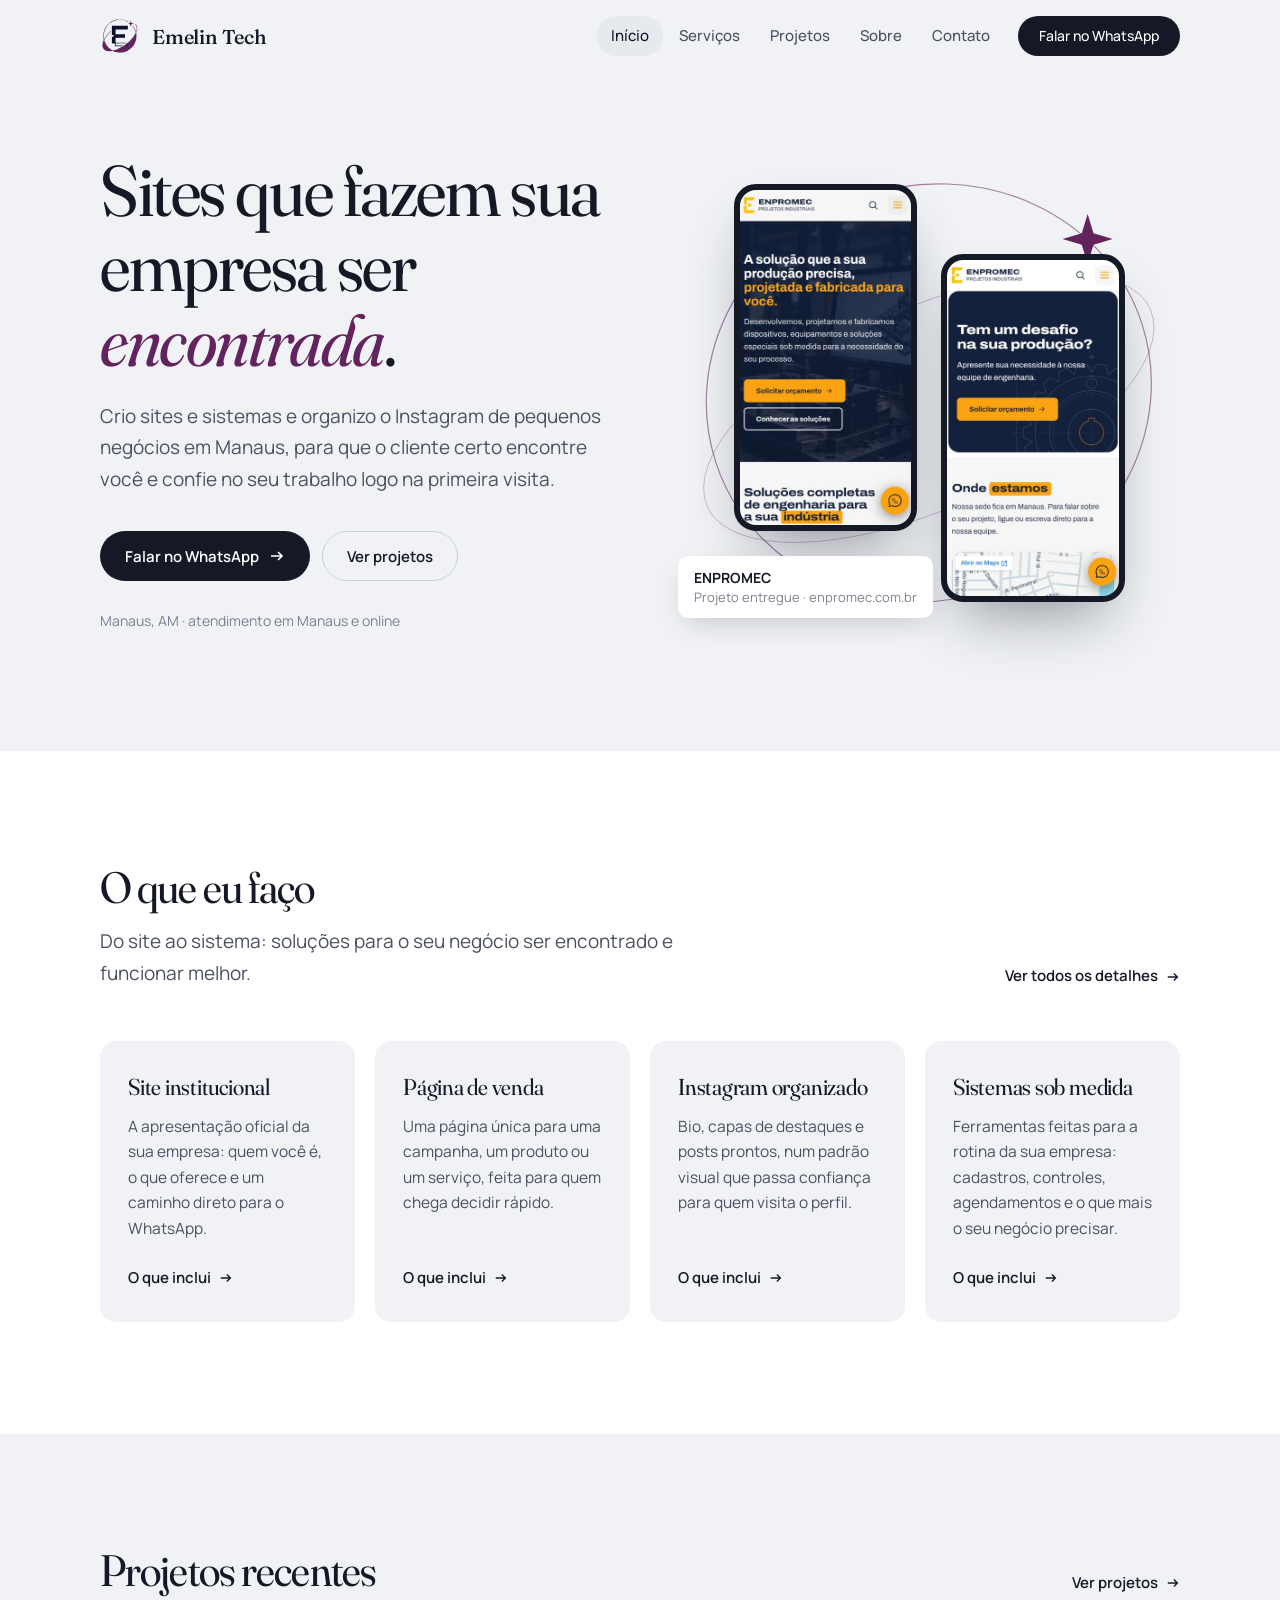
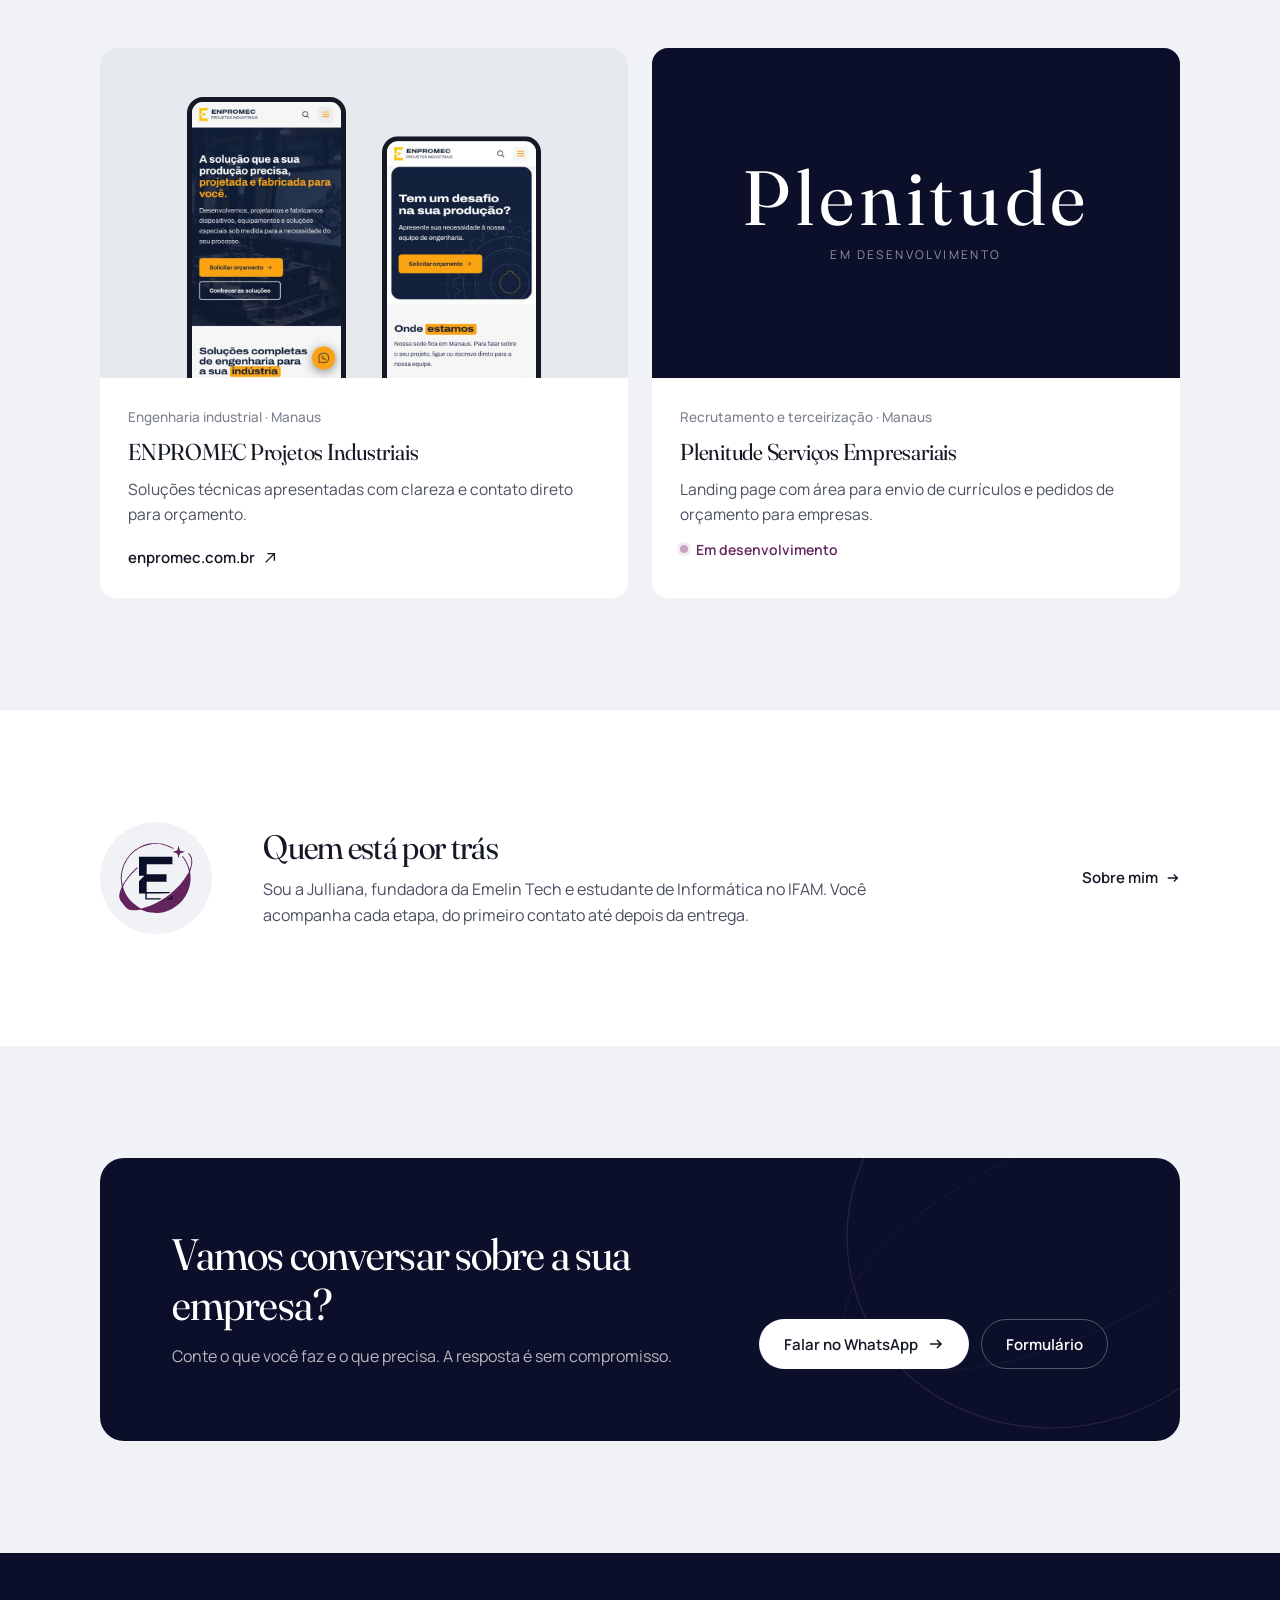
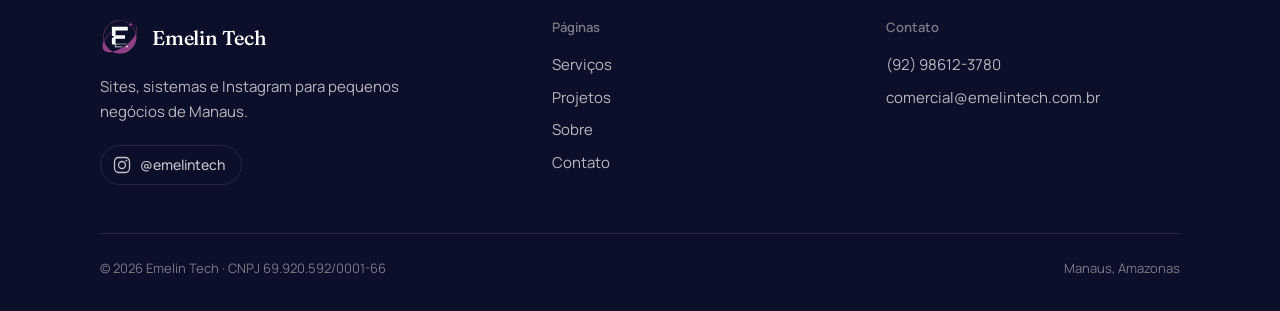
==== index.html @ bb973bfe "Rodape: tira o @emelintech repetido da coluna Contato (fica a pilula com o icone) Co-Authored-By: Cl" ====
<!DOCTYPE html>
<html lang="pt-BR">
<head>
<meta charset="utf-8">
<meta name="viewport" content="width=device-width, initial-scale=1">
<title>Emelin Tech | Sites, sistemas e Instagram para negócios em Manaus</title>
<meta name="description" content="Sites profissionais, sistemas sob medida e Instagram organizado para pequenos negócios de Manaus, com atendimento próximo do início ao fim.">
<meta name="theme-color" content="#f0f2f5">
<meta property="og:title" content="Emelin Tech | Sites, sistemas e Instagram para negócios em Manaus">
<meta property="og:description" content="Sites profissionais, sistemas sob medida e Instagram organizado para pequenos negócios de Manaus, com atendimento próximo do início ao fim.">
<meta property="og:image" content="https://www.emelintech.com.br/img/og-imagem.png">
<meta property="og:locale" content="pt_BR">
<link rel="icon" type="image/svg+xml" href="img/icone.svg">
<link rel="apple-touch-icon" href="img/icone-512.png">
<link rel="preconnect" href="https://fonts.googleapis.com">
<link rel="preconnect" href="https://fonts.gstatic.com" crossorigin>
<link rel="stylesheet" href="https://fonts.googleapis.com/css2?family=Fraunces:ital,opsz,wght,SOFT@0,9..144,300..600,0..100;1,9..144,300..600,0..100&family=Manrope:wght@400;500;600;700&display=swap">
<link rel="stylesheet" href="assets/style.css">
</head>
<body>
<header class="site-header">
  <div class="wrap">
    <a class="brand" href="index.html" aria-label="Emelin Tech, página inicial">
      <img src="img/icone.svg" alt="" width="40" height="40">
      <strong>Emelin Tech</strong>
    </a>
    <button class="menu-toggle" aria-label="Abrir menu" aria-expanded="false" aria-controls="nav">
      <svg viewBox="0 0 24 24" fill="none" aria-hidden="true"><path d="M3 8h18M3 16h18" stroke="currentColor" stroke-width="1.6"/></svg>
    </button>
    <nav class="nav" id="nav">
      <a href="index.html">Início</a>
      <a href="servicos.html">Serviços</a>
      <a href="projetos.html">Projetos</a>
      <a href="sobre.html">Sobre</a>
      <a href="contato.html">Contato</a>
      <a class="btn" href="https://wa.me/5592986123780" target="_blank" rel="noopener">Falar no WhatsApp</a>
    </nav>
  </div>
</header>
<main>
<section class="hero">
  <div class="wrap">
    <div>
      <h1>Sites que fazem sua empresa ser <em>encontrada</em>.</h1>
      <p class="lead">Crio sites e sistemas e organizo o Instagram de pequenos negócios em Manaus, para que o cliente certo encontre você e confie no seu trabalho logo na primeira visita.</p>
      <div class="actions">
        <a class="btn btn-primary" href="https://wa.me/5592986123780" target="_blank" rel="noopener">Falar no WhatsApp <svg viewBox="0 0 16 16" fill="none" aria-hidden="true"><path d="M2 8h11M9 4l4 4-4 4" stroke="currentColor" stroke-width="1.6"/></svg></a>
        <a class="btn btn-ghost" href="projetos.html">Ver projetos</a>
      </div>
      <p class="place">Manaus, AM · atendimento em Manaus e online</p>
    </div>
    <div class="showcase" aria-label="Site da ENPROMEC no celular">
      <svg class="orbit" viewBox="0 0 600 600" fill="none" aria-hidden="true">
  <ellipse cx="300" cy="300" rx="268" ry="248" transform="rotate(-18 300 300)" stroke="currentColor" stroke-width="1.4" opacity=".55"/>
  <ellipse cx="300" cy="318" rx="290" ry="120" transform="rotate(-24 300 318)" stroke="currentColor" stroke-width="1" opacity=".3"/>
  <path class="star" d="M490 86 L497 109 L520 116 L497 123 L490 146 L483 123 L460 116 L483 109 Z" fill="currentColor"/>
</svg>
      <div class="phones">
        <div class="phone"><img src="img/enpromec-1.jpg" alt="Página inicial do site da ENPROMEC no celular"></div>
        <div class="phone"><img src="img/enpromec-2.jpg" alt="Seção de orçamento do site da ENPROMEC no celular"></div>
      </div>
      <a class="caption" href="https://enpromec.com.br" target="_blank" rel="noopener"><strong>ENPROMEC</strong><span>Projeto entregue · enpromec.com.br</span></a>
    </div>
  </div>
</section>

<section class="section bg-white">
  <div class="wrap">
    <div class="head reveal">
      <div>
        <h2>O que eu faço</h2>
        <p class="lead">Do site ao sistema: soluções para o seu negócio ser encontrado e funcionar melhor.</p>
      </div>
      <a class="link" href="servicos.html">Ver todos os detalhes <svg viewBox="0 0 16 16" fill="none" aria-hidden="true"><path d="M2 8h11M9 4l4 4-4 4" stroke="currentColor" stroke-width="1.6"/></svg></a>
    </div>
    <div class="cards reveal">
      <article class="card">
        <h3>Site institucional</h3>
        <p>A apresentação oficial da sua empresa: quem você é, o que oferece e um caminho direto para o WhatsApp.</p>
        <a class="link" href="servicos.html#site">O que inclui <svg viewBox="0 0 16 16" fill="none" aria-hidden="true"><path d="M2 8h11M9 4l4 4-4 4" stroke="currentColor" stroke-width="1.6"/></svg></a>
      </article>
      <article class="card">
        <h3>Página de venda</h3>
        <p>Uma página única para uma campanha, um produto ou um serviço, feita para quem chega decidir rápido.</p>
        <a class="link" href="servicos.html#pagina">O que inclui <svg viewBox="0 0 16 16" fill="none" aria-hidden="true"><path d="M2 8h11M9 4l4 4-4 4" stroke="currentColor" stroke-width="1.6"/></svg></a>
      </article>
      <article class="card">
        <h3>Instagram organizado</h3>
        <p>Bio, capas de destaques e posts prontos, num padrão visual que passa confiança para quem visita o perfil.</p>
        <a class="link" href="servicos.html#instagram">O que inclui <svg viewBox="0 0 16 16" fill="none" aria-hidden="true"><path d="M2 8h11M9 4l4 4-4 4" stroke="currentColor" stroke-width="1.6"/></svg></a>
      </article>
      <article class="card">
        <h3>Sistemas sob medida</h3>
        <p>Ferramentas feitas para a rotina da sua empresa: cadastros, controles, agendamentos e o que mais o seu negócio precisar.</p>
        <a class="link" href="servicos.html#sistemas">O que inclui <svg viewBox="0 0 16 16" fill="none" aria-hidden="true"><path d="M2 8h11M9 4l4 4-4 4" stroke="currentColor" stroke-width="1.6"/></svg></a>
      </article>
    </div>
  </div>
</section>

<section class="section">
  <div class="wrap">
    <div class="head reveal">
      <div>
        <h2>Projetos recentes</h2>
      </div>
      <a class="link" href="projetos.html">Ver projetos <svg viewBox="0 0 16 16" fill="none" aria-hidden="true"><path d="M2 8h11M9 4l4 4-4 4" stroke="currentColor" stroke-width="1.6"/></svg></a>
    </div>
    <div class="projects reveal">
      <article class="project">
        <div class="project-media">
          <img src="img/enpromec-1.jpg" alt="" loading="lazy">
          <img src="img/enpromec-2.jpg" alt="" loading="lazy">
        </div>
        <div class="project-body">
          <span class="kind">Engenharia industrial · Manaus</span>
          <h3>ENPROMEC Projetos Industriais</h3>
          <p>Soluções técnicas apresentadas com clareza e contato direto para orçamento.</p>
          <a class="link" href="https://enpromec.com.br" target="_blank" rel="noopener">enpromec.com.br <svg viewBox="0 0 16 16" fill="none" aria-hidden="true"><path d="M5 3h8v8M13 3 3 13" stroke="currentColor" stroke-width="1.6"/></svg></a>
        </div>
      </article>
      <article class="project">
        <div class="project-media wordmark">
          <strong>Plenitude</strong>
          <small>Em desenvolvimento</small>
        </div>
        <div class="project-body">
          <span class="kind">Recrutamento e terceirização · Manaus</span>
          <h3>Plenitude Serviços Empresariais</h3>
          <p>Landing page com área para envio de currículos e pedidos de orçamento para empresas.</p>
          <span class="status"><span class="dot" aria-hidden="true"></span>Em desenvolvimento</span>
        </div>
      </article>
    </div>
  </div>
</section>

<section class="section bg-white">
  <div class="wrap about-strip reveal">
    <img class="monogram" src="img/icone.svg" alt="" width="112" height="112">
    <div>
      <h2>Quem está por trás</h2>
      <p>Sou a Julliana, fundadora da Emelin Tech e estudante de Informática no IFAM. Você acompanha cada etapa, do primeiro contato até depois da entrega.</p>
    </div>
    <a class="link" href="sobre.html">Sobre mim <svg viewBox="0 0 16 16" fill="none" aria-hidden="true"><path d="M2 8h11M9 4l4 4-4 4" stroke="currentColor" stroke-width="1.6"/></svg></a>
  </div>
</section>

<section class="cta-wrap">
  <div class="wrap">
    <div class="cta-box reveal">
      <svg class="orbit" viewBox="0 0 600 600" fill="none" aria-hidden="true">
  <ellipse cx="300" cy="300" rx="268" ry="248" transform="rotate(-18 300 300)" stroke="currentColor" stroke-width="1.4" opacity=".55"/>
  <ellipse cx="300" cy="318" rx="290" ry="120" transform="rotate(-24 300 318)" stroke="currentColor" stroke-width="1" opacity=".3"/>
  <path class="star" d="M490 86 L497 109 L520 116 L497 123 L490 146 L483 123 L460 116 L483 109 Z" fill="currentColor"/>
</svg>
      <div>
        <h2>Vamos conversar sobre a sua empresa?</h2>
        <p>Conte o que você faz e o que precisa. A resposta é sem compromisso.</p>
      </div>
      <div class="actions">
        <a class="btn btn-light" href="https://wa.me/5592986123780" target="_blank" rel="noopener">Falar no WhatsApp <svg viewBox="0 0 16 16" fill="none" aria-hidden="true"><path d="M2 8h11M9 4l4 4-4 4" stroke="currentColor" stroke-width="1.6"/></svg></a>
        <a class="btn btn-ghost" href="contato.html">Formulário</a>
      </div>
    </div>
  </div>
</section>

</main>
<footer class="site-footer">
  <div class="wrap">
    <div class="top">
      <div>
        <a class="brand" href="index.html"><img src="img/icone-escuro.svg" alt="" width="40" height="40"><strong>Emelin Tech</strong></a>
        <p class="tagline">Sites, sistemas e Instagram para pequenos negócios de Manaus.</p>
        <!-- Redes sociais (ícones). Cada link abre em nova aba. -->
        <div class="social">
          <a class="social__perfil" href="https://instagram.com/emelintech" target="_blank" rel="noopener" aria-label="Instagram da Emelin Tech (@emelintech)"><svg viewBox="0 0 24 24" fill="none" aria-hidden="true"><rect x="3" y="3" width="18" height="18" rx="5" stroke="currentColor" stroke-width="1.6"/><circle cx="12" cy="12" r="4.2" stroke="currentColor" stroke-width="1.6"/><circle cx="17.3" cy="6.7" r="1.1" fill="currentColor"/></svg><span>@emelintech</span></a>
          <!-- LinkedIn: quando a página existir, troque SEU-ENDERECO pelo endereço e apague as marcas de comentário do começo e do fim desta linha. <a href="https://www.linkedin.com/company/SEU-ENDERECO" target="_blank" rel="noopener" aria-label="LinkedIn da Emelin Tech"><svg viewBox="0 0 24 24" fill="none" aria-hidden="true"><rect x="3" y="3" width="18" height="18" rx="3" stroke="currentColor" stroke-width="1.6"/><path d="M8 10.5V17M8 7.2v.1M11.5 17v-6.5M11.5 13.2c0-1.6 1-2.7 2.5-2.7s2.5 1 2.5 2.7V17" stroke="currentColor" stroke-width="1.6" stroke-linecap="round"/></svg></a> -->
        </div>
      </div>
      <div>
        <h4>Páginas</h4>
        <ul>
          <li><a href="servicos.html">Serviços</a></li>
          <li><a href="projetos.html">Projetos</a></li>
          <li><a href="sobre.html">Sobre</a></li>
          <li><a href="contato.html">Contato</a></li>
        </ul>
      </div>
      <div>
        <h4>Contato</h4>
        <ul>
          <li><a href="https://wa.me/5592986123780" target="_blank" rel="noopener">(92) 98612-3780</a></li>
          <li><a href="mailto:comercial@emelintech.com.br">comercial@emelintech.com.br</a></li>
        </ul>
      </div>
    </div>
    <div class="bottom">
      <span>© 2026 Emelin Tech · CNPJ 69.920.592/0001-66</span>
      <span>Manaus, Amazonas</span>
    </div>
  </div>
</footer>
<script src="assets/site.js"></script>
</body>
</html>
---- assets/style.css ----
/* Emelin Tech
   Paleta tirada da logo: off-white frio, azul-noite, ameixa. */

:root {
  --paper: #f0f2f5;
  --paper-2: #e6e9ee;
  --white: #ffffff;
  --ink: #151926;
  --ink-2: #4b5060;
  --ink-3: #7c8190;
  --line: #dadee5;
  --line-2: #c9ced8;
  --plum: #63245D;   /* ameixa do logo novo (2026-11-04; antes #4f1a4b) */
  --plum-soft: #c9a3c4;
  --plum-tint: #f4ecf3;
  --night: #0B0F29;  /* azul-noite do logo novo (2026-11-04; antes #121624) */
  --night-line: rgba(255, 255, 255, 0.1);

  --serif: "Fraunces", Georgia, "Times New Roman", serif;
  --sans: "Manrope", system-ui, -apple-system, "Segoe UI", sans-serif;

  --wrap: 1160px;
  --gutter: clamp(20px, 5vw, 40px);
  --r: 10px;
  --r-lg: 16px;
}

*, *::before, *::after { box-sizing: border-box; }
html { -webkit-text-size-adjust: 100%; scroll-behavior: smooth; }
body {
  margin: 0;
  background: var(--paper);
  color: var(--ink);
  font-family: var(--sans);
  font-size: 16px;
  line-height: 1.65;
  -webkit-font-smoothing: antialiased;
  overflow-x: hidden;
}
img { max-width: 100%; display: block; }
a { color: inherit; }
::selection { background: var(--plum); color: #fff; }
:focus-visible { outline: 2px solid var(--plum); outline-offset: 3px; }

.wrap { width: 100%; max-width: var(--wrap); margin: 0 auto; padding: 0 var(--gutter); }

/* ---------- Tipografia ---------- */
h1, h2, h3 {
  font-family: var(--serif); font-weight: 400; letter-spacing: -0.02em; margin: 0;
  font-variation-settings: "opsz" 144, "SOFT" 30;
}
h1 { font-size: clamp(40px, 5.6vw, 72px); line-height: 1.04; }
h2 { font-size: clamp(30px, 3.6vw, 44px); line-height: 1.12; }
h3 { font-size: 23px; line-height: 1.25; letter-spacing: -0.01em; }
h1 em { font-style: italic; color: var(--plum); }
p { margin: 0; }
.lead { font-size: clamp(17px, 1.5vw, 19px); color: var(--ink-2); max-width: 36em; }
.muted { color: var(--ink-2); }

/* ---------- Botões ---------- */
.btn {
  display: inline-flex; align-items: center; justify-content: center; gap: 10px;
  font: 600 15px/1 var(--sans); text-decoration: none;
  padding: 16px 24px; border-radius: 999px; border: 1px solid transparent;
  transition: background-color .2s, color .2s, border-color .2s;
  cursor: pointer;
}
.btn svg { width: 16px; height: 16px; flex: none; }
.btn-primary { background: var(--ink); color: #fff; }
.btn-primary:hover { background: var(--plum); }
.btn-ghost { border-color: var(--line-2); color: var(--ink); background: transparent; }
.btn-ghost:hover { border-color: var(--ink); }
.btn-light { background: #fff; color: var(--ink); }
.btn-light:hover { background: var(--plum-tint); }

.link {
  display: inline-flex; align-items: center; gap: 8px;
  font-weight: 600; font-size: 15px; text-decoration: none; color: var(--ink);
}
.link svg { width: 14px; height: 14px; transition: transform .2s; }
.link:hover { color: var(--plum); }
.link:hover svg { transform: translateX(3px); }

/* ---------- Header ---------- */
.site-header {
  position: sticky; top: 0; z-index: 50;
  background: rgba(240, 242, 245, 0.9);
  backdrop-filter: saturate(140%) blur(12px);
  -webkit-backdrop-filter: saturate(140%) blur(12px);
  border-bottom: 1px solid transparent;
  transition: border-color .2s;
}
.site-header.scrolled { border-color: var(--line); }
.site-header .wrap { display: flex; align-items: center; justify-content: space-between; height: 72px; gap: 24px; }
.brand { display: flex; align-items: center; gap: 12px; text-decoration: none; }
/* Ícone do logo novo (SVG, sem fundo): não precisa mais do recorte redondo. */
.brand img { width: 40px; height: 40px; }
.brand strong { font-family: var(--serif); font-weight: 500; font-size: 20px; letter-spacing: -0.01em; }

.nav { display: flex; align-items: center; gap: 2px; }
.nav a { text-decoration: none; font-size: 15px; font-weight: 500; color: var(--ink-2); padding: 8px 14px; border-radius: 999px; transition: color .2s, background-color .2s; }
.nav a:hover { color: var(--ink); }
.nav a[aria-current="page"] { color: var(--ink); background: var(--paper-2); }
.nav .btn { margin-left: 12px; padding: 12px 20px; font-size: 14px; color: #fff; background: var(--ink); }
.nav .btn:hover { background: var(--plum); color: #fff; }

.menu-toggle { display: none; background: none; border: 0; padding: 10px; margin-right: -10px; cursor: pointer; color: var(--ink); }
.menu-toggle svg { width: 26px; height: 26px; }

@media (max-width: 880px) {
  .menu-toggle { display: block; }
  .nav {
    position: fixed; inset: 72px 0 auto 0; flex-direction: column; align-items: stretch; gap: 0;
    background: var(--paper); border-bottom: 1px solid var(--line);
    padding: 8px var(--gutter) 24px;
    transform: translateY(-8px); opacity: 0; visibility: hidden;
    transition: opacity .2s, transform .2s, visibility .2s;
  }
  .nav.open { transform: none; opacity: 1; visibility: visible; }
  .nav a { padding: 16px 4px; font-size: 18px; border-bottom: 1px solid var(--line); border-radius: 0; }
  .nav a[aria-current="page"] { background: none; color: var(--plum); }
  .nav .btn { margin: 20px 0 0; padding: 16px; font-size: 16px; border-bottom: 0; border-radius: 999px; }
}

/* ---------- Seções ---------- */
.section { padding: clamp(72px, 9vw, 112px) 0; }
.section.tight { padding-top: 0; }
.bg-white { background: var(--white); }
.head { display: flex; justify-content: space-between; align-items: end; gap: 20px 48px; flex-wrap: wrap; margin-bottom: clamp(32px, 5vw, 52px); }
.head > div { max-width: 640px; display: grid; gap: 14px; }

/* ---------- Hero (início) ---------- */
.hero { padding: clamp(32px, 5vw, 64px) 0 clamp(64px, 8vw, 104px); }
.hero .wrap { display: grid; grid-template-columns: 1fr 1fr; gap: clamp(40px, 6vw, 80px); align-items: center; }
.hero h1 { margin-bottom: 24px; }
.hero .actions { display: flex; flex-wrap: wrap; gap: 12px; margin-top: 36px; }
.hero .place { margin-top: 28px; font-size: 14px; color: var(--ink-3); }

.showcase { position: relative; aspect-ratio: 1 / 1.02; display: flex; align-items: center; justify-content: center; }
.showcase .orbit { position: absolute; inset: 0; width: 100%; height: 100%; color: var(--plum); }
.showcase .orbit .star { transform-origin: center; transform-box: fill-box; animation: twinkle 4s ease-in-out infinite; }
@keyframes twinkle { 0%,100% { opacity: 1; transform: scale(1); } 50% { opacity: .5; transform: scale(.8); } }
.phones { position: relative; display: flex; gap: 6%; width: 78%; align-items: flex-start; }
.phone {
  flex: 1; border-radius: 22px; overflow: hidden; background: var(--ink);
  border: 6px solid var(--ink); box-shadow: 0 30px 60px -20px rgba(21, 25, 38, .45);
  aspect-ratio: 9 / 17;
}
.phone img { width: 100%; height: 100%; object-fit: cover; object-position: top; }
.phone:last-child { margin-top: 18%; }
.showcase .caption {
  position: absolute; left: 0; bottom: 6%; background: var(--white); border-radius: var(--r);
  padding: 12px 16px; font-size: 13px; line-height: 1.4; box-shadow: 0 10px 30px -10px rgba(21,25,38,.25);
  text-decoration: none;
}
.showcase .caption strong { display: block; font-size: 14px; }
.showcase .caption span { color: var(--ink-3); }
@media (prefers-reduced-motion: reduce) { .showcase .orbit .star { animation: none; } html { scroll-behavior: auto; } }
@media (max-width: 900px) {
  .hero .wrap { grid-template-columns: 1fr; }
  .showcase { max-width: 420px; width: 100%; margin: 0 auto; }
}

/* ---------- Topo das páginas internas ---------- */
.page-top { padding: clamp(48px, 7vw, 88px) 0 clamp(40px, 5vw, 56px); }
.page-top h1 { font-size: clamp(38px, 5vw, 60px); margin-bottom: 18px; max-width: 14em; }

/* ---------- Cartões de serviço (início) ---------- */
/* 4 serviços (sistemas entrou em 2026-11-05): 4 colunas no computador, 2 no tablet, 1 no celular. */
.cards { display: grid; grid-template-columns: repeat(4, 1fr); gap: 20px; }
.card { background: var(--paper); border-radius: var(--r-lg); padding: 32px 28px; display: flex; flex-direction: column; gap: 12px; }
.card p { color: var(--ink-2); font-size: 15.5px; flex: 1; }
.card .link { margin-top: 12px; }
.card .mark { width: 36px; height: 36px; color: var(--plum); margin-bottom: 14px; }
@media (max-width: 1100px) { .cards { grid-template-columns: repeat(2, 1fr); } }
@media (max-width: 640px) { .cards { grid-template-columns: 1fr; } }

/* ---------- Projetos ---------- */
.projects { display: grid; grid-template-columns: 1fr 1fr; gap: 24px; }
.project { background: var(--white); border-radius: var(--r-lg); overflow: hidden; display: flex; flex-direction: column; }
.project-media {
  aspect-ratio: 16 / 10; background: var(--paper-2); display: flex; align-items: flex-end; justify-content: center;
  gap: 7%; padding-top: 7%; overflow: hidden;
}
.project-media img { width: 30%; border-radius: 16px 16px 0 0; border: 5px solid var(--ink); border-bottom: 0; }
.project-media img + img { transform: translateY(14%); }
.project-media.wordmark { align-items: center; padding: 0; flex-direction: column; gap: 8px; background: var(--night); color: #fff; }
.project-media.wordmark strong { font-family: var(--serif); font-weight: 400; font-size: clamp(52px, 6vw, 84px); letter-spacing: .06em; line-height: 1; }
.project-media.wordmark small { font-size: 12px; letter-spacing: .2em; text-transform: uppercase; color: rgba(255,255,255,.55); }
.project-body { padding: 28px; display: grid; gap: 10px; }
.kind { font-size: 13.5px; color: var(--ink-3); font-weight: 500; }
.project-body p { color: var(--ink-2); font-size: 15.5px; }
.project-body .link { margin-top: 8px; }
@media (max-width: 860px) { .projects { grid-template-columns: 1fr; } }

/* Projetos: página dedicada */
.case { display: grid; grid-template-columns: 1.1fr 1fr; gap: clamp(28px, 5vw, 64px); align-items: center; background: var(--white); border-radius: var(--r-lg); padding: clamp(16px, 2.4vw, 24px); }
.case + .case { margin-top: 24px; }
.case .project-media { border-radius: var(--r); }
.case-body { display: grid; gap: 14px; padding: 8px 16px 8px 0; }
.case-body h2 { font-size: clamp(28px, 3vw, 36px); }
.case-body p { color: var(--ink-2); }
.case-body ul { list-style: none; padding: 0; margin: 4px 0 8px; display: grid; gap: 8px; font-size: 15px; }
.case-body li { padding-left: 20px; position: relative; }
.case-body li::before { content: ""; position: absolute; left: 0; top: .75em; width: 8px; height: 1.5px; background: var(--plum); }
@media (max-width: 860px) { .case { grid-template-columns: 1fr; } .case-body { padding: 4px 8px 12px; } }

/* ---------- Quem faz (início) ---------- */
.about-strip { display: grid; grid-template-columns: auto 1fr auto; gap: clamp(24px, 4vw, 56px); align-items: center; }
.monogram {
  /* Logo redondo da empresa (antes era a inicial "J", no lugar de uma foto). */
  width: 112px; height: 112px; border-radius: 50%; display: block;
  background: var(--paper); padding: 14px; box-sizing: border-box;
}
.about-strip h2 { font-size: clamp(26px, 2.8vw, 34px); margin-bottom: 10px; }
.about-strip p { color: var(--ink-2); max-width: 40em; }
@media (max-width: 800px) { .about-strip { grid-template-columns: 1fr; } .monogram { width: 88px; height: 88px; } }

/* ---------- Serviços (página) ---------- */
.service {
  display: grid; grid-template-columns: 1fr 1.1fr; gap: clamp(28px, 5vw, 72px);
  background: var(--white); border-radius: var(--r-lg); padding: clamp(28px, 4vw, 48px);
  scroll-margin-top: 96px;
}
.service + .service { margin-top: 20px; }
.service-intro { display: grid; gap: 14px; align-content: start; }
.service-intro h2 { font-size: clamp(28px, 3vw, 38px); }
.service-intro .for { font-size: 14.5px; color: var(--ink-2); background: var(--paper); border-radius: var(--r); padding: 12px 16px; justify-self: start; }
.includes { display: grid; align-content: start; gap: 24px; }
.includes ul { list-style: none; margin: 0; padding: 0; border-top: 1px solid var(--line); }
.includes li { padding: 14px 0 14px 30px; border-bottom: 1px solid var(--line); position: relative; font-size: 15.5px; }
.includes li::before {
  content: ""; position: absolute; left: 3px; top: 21px; width: 12px; height: 6px;
  border-left: 1.5px solid var(--plum); border-bottom: 1.5px solid var(--plum); transform: rotate(-45deg);
}
.includes .btn { justify-self: start; }
@media (max-width: 860px) { .service { grid-template-columns: 1fr; } }

.steps { display: grid; grid-template-columns: repeat(4, 1fr); gap: 20px; counter-reset: step; }
.step { border-top: 2px solid var(--ink); padding-top: 20px; }
.step::before { counter-increment: step; content: counter(step); display: block; font-size: 13px; font-weight: 700; color: var(--plum); margin-bottom: 14px; }
.step h3 { font-size: 21px; margin-bottom: 8px; }
.step p { color: var(--ink-2); font-size: 15px; }
@media (max-width: 900px) { .steps { grid-template-columns: 1fr 1fr; row-gap: 36px; } }
@media (max-width: 520px) { .steps { grid-template-columns: 1fr; } }

/* ---------- FAQ ---------- */
.faq { max-width: 820px; }
.faq details { border-bottom: 1px solid var(--line); }
.faq details:first-child { border-top: 1px solid var(--line); }
.faq summary {
  list-style: none; cursor: pointer; display: flex; justify-content: space-between; align-items: center; gap: 24px;
  padding: 22px 0; font-weight: 600; font-size: 17px;
}
.faq summary::-webkit-details-marker { display: none; }
.faq summary::after {
  content: ""; flex: none; width: 12px; height: 12px;
  background: linear-gradient(var(--ink), var(--ink)) center / 100% 1.5px no-repeat, linear-gradient(var(--ink), var(--ink)) center / 1.5px 100% no-repeat;
  transition: transform .25s;
}
.faq details[open] summary::after { transform: rotate(45deg); }
.faq details p { padding: 0 0 24px; color: var(--ink-2); max-width: 44em; }

/* ---------- Sobre ---------- */
/* Texto numa coluna só, com largura boa de leitura (o cartão escuro com o
   logo saiu em 2026-11-04, a pedido da Julliana: não ficou legal). */
.about .about-text { max-width: 780px; }
.about-text { display: grid; gap: 20px; font-size: 17px; color: var(--ink-2); }
.about-text .intro { font-family: var(--serif); font-size: clamp(22px, 2.4vw, 28px); line-height: 1.35; color: var(--ink); letter-spacing: -0.01em; }
.facts { display: grid; grid-template-columns: 1fr 1fr; gap: 12px; margin: 8px 0 0; }
.facts div { background: var(--white); border-radius: var(--r); padding: 16px 18px; }
.facts dt { font-size: 13px; color: var(--ink-3); }
.facts dd { margin: 2px 0 0; font-weight: 600; color: var(--ink); }
@media (max-width: 480px) { .facts { grid-template-columns: 1fr; } }

.values { display: grid; grid-template-columns: repeat(3, 1fr); gap: 20px; }
.values div { background: var(--paper); border-radius: var(--r-lg); padding: 28px; }
.values h3 { font-size: 21px; margin-bottom: 10px; }
.values p { color: var(--ink-2); font-size: 15.5px; }
@media (max-width: 860px) { .values { grid-template-columns: 1fr; } }

/* ---------- Chamada final ---------- */
.cta-box {
  position: relative; overflow: hidden; background: var(--night); color: #fff; border-radius: 24px;
  padding: clamp(36px, 6vw, 72px); display: grid; grid-template-columns: 1fr auto; gap: 32px; align-items: end;
}
.cta-box h2 { max-width: 15em; margin-bottom: 14px; }
.cta-box p { color: rgba(255,255,255,.7); max-width: 34em; }
.cta-box .actions { display: flex; flex-wrap: wrap; gap: 12px; }
.cta-box .btn-ghost { border-color: rgba(255,255,255,.3); color: #fff; }
.cta-box .btn-ghost:hover { border-color: #fff; }
.cta-box .orbit { position: absolute; right: -120px; top: -170px; width: 480px; color: var(--plum-soft); opacity: .28; pointer-events: none; }
.cta-box > div { position: relative; }
@media (max-width: 860px) { .cta-box { grid-template-columns: 1fr; } }

/* ---------- Contato ---------- */
.contact { display: grid; grid-template-columns: 1.55fr 1fr; gap: 24px; align-items: start; }
@media (max-width: 960px) { .contact { grid-template-columns: 1fr; } }

.form-card {
  background: var(--white); border-radius: var(--r-lg); padding: clamp(24px, 4vw, 44px);
  box-shadow: 0 1px 2px rgba(21,25,38,.04), 0 16px 40px -28px rgba(21,25,38,.3);
}
.form-card form { display: grid; gap: 36px; }
.form-step { display: grid; gap: 18px; border: 0; margin: 0; padding: 0; min-width: 0; }
.form-step legend {
  display: flex; align-items: center; gap: 12px; padding: 0; margin-bottom: 18px;
  font-family: var(--serif); font-size: 22px; letter-spacing: -0.01em;
}
.form-step legend b {
  width: 28px; height: 28px; border-radius: 50%; background: var(--ink); color: #fff; flex: none;
  display: grid; place-items: center; font: 700 13px/1 var(--sans);
}
.grid-2 { display: grid; grid-template-columns: 1fr 1fr; gap: 18px; }
@media (max-width: 620px) { .grid-2 { grid-template-columns: 1fr; } }

.field { display: grid; gap: 7px; }
.field label { font-size: 14px; font-weight: 600; color: var(--ink); }
.field label .opt { font-weight: 400; color: var(--ink-3); }
.field input, .field textarea {
  width: 100%; font: 400 16px/1.5 var(--sans); color: var(--ink);
  background: var(--paper); border: 1px solid var(--line); border-radius: var(--r);
  padding: 13px 16px; transition: border-color .2s, background-color .2s, box-shadow .2s;
}
.field textarea { resize: vertical; min-height: 130px; }
.field input::placeholder, .field textarea::placeholder { color: var(--ink-3); }
.field input:hover, .field textarea:hover { border-color: var(--line-2); }
.field input:focus, .field textarea:focus { outline: none; background: var(--white); border-color: var(--plum); box-shadow: 0 0 0 4px var(--plum-tint); }
.field input:user-invalid { border-color: #b3261e; }

.options { display: grid; grid-template-columns: 1fr 1fr; gap: 12px; }
/* Com 5 opções, a última ("Ainda não sei") ocupa a linha inteira. */
.option:last-child:nth-child(odd) { grid-column: 1 / -1; }
@media (max-width: 520px) { .options { grid-template-columns: 1fr; } }
.option { position: relative; cursor: pointer; display: block; }
.option input { position: absolute; opacity: 0; pointer-events: none; }
.option span {
  display: grid; gap: 2px; height: 100%; padding: 15px 16px 15px 48px; border: 1px solid var(--line); border-radius: var(--r);
  background: var(--white); transition: border-color .2s, background-color .2s, box-shadow .2s; position: relative;
}
.option span::before {
  content: ""; position: absolute; left: 16px; top: 18px; width: 18px; height: 18px; border-radius: 50%;
  border: 1.5px solid var(--line-2); background: var(--white); transition: all .2s;
}
.option strong { font-size: 15px; font-weight: 600; }
.option small { font-size: 13.5px; color: var(--ink-3); line-height: 1.4; }
.option:hover span { border-color: var(--line-2); }
.option input:checked + span { border-color: var(--plum); background: var(--plum-tint); box-shadow: 0 0 0 1px var(--plum); }
.option input:checked + span::before { border-color: var(--plum); background: var(--plum); box-shadow: inset 0 0 0 4px var(--white); }
.option input:focus-visible + span { outline: 2px solid var(--plum); outline-offset: 2px; }

.form-foot { display: flex; flex-wrap: wrap; align-items: center; justify-content: space-between; gap: 16px 24px; padding-top: 28px; border-top: 1px solid var(--line); }
.form-foot p { font-size: 14px; color: var(--ink-3); max-width: 24em; }
.form-foot .btn { padding: 17px 28px; }
@media (max-width: 520px) { .form-foot .btn { width: 100%; } }
.form-status { font-size: 14px; color: var(--plum); font-weight: 600; }
.form-status:empty { display: none; }

.side { display: grid; gap: 16px; }
.side-card { background: var(--night); color: #fff; border-radius: var(--r-lg); padding: 32px; display: grid; gap: 16px; }
.side-card h2 { font-size: 26px; }
.side-card p { color: rgba(255,255,255,.7); font-size: 15px; }
.side-card .btn { justify-self: start; margin-top: 4px; }
.side-list { list-style: none; margin: 0; padding: 0; background: var(--white); border-radius: var(--r-lg); }
.side-list li + li { border-top: 1px solid var(--line); }
.side-list a, .side-list div { display: flex; justify-content: space-between; align-items: center; gap: 16px; padding: 18px 24px; text-decoration: none; font-size: 15px; }
.side-list span { color: var(--ink-3); font-size: 14px; }
.side-list strong { font-weight: 600; text-align: right; overflow-wrap: anywhere; }
.side-list a:hover strong { color: var(--plum); }
.hours { background: var(--white); border-radius: var(--r-lg); padding: 22px 24px; font-size: 14.5px; color: var(--ink-2); display: grid; gap: 4px; }
.hours strong { color: var(--ink); font-weight: 600; margin-bottom: 4px; }

/* ---------- Footer ---------- */
.site-footer { background: var(--night); color: rgba(255,255,255,.7); padding: 64px 0 32px; font-size: 15px; }
.site-footer .top { display: grid; grid-template-columns: 1.4fr 1fr 1fr; gap: 40px; padding-bottom: 48px; border-bottom: 1px solid var(--night-line); }
.site-footer .brand strong { color: #fff; }
.site-footer .tagline { margin-top: 18px; max-width: 22em; }
.site-footer h4 { margin: 0 0 14px; font-size: 13px; color: rgba(255,255,255,.45); font-weight: 600; }
.site-footer ul { list-style: none; margin: 0; padding: 0; display: grid; gap: 8px; }
.site-footer a { text-decoration: none; transition: color .2s; }
.site-footer a:hover { color: #fff; }
.site-footer .bottom { display: flex; flex-wrap: wrap; justify-content: space-between; gap: 12px; padding-top: 24px; font-size: 13px; color: rgba(255,255,255,.45); }
@media (max-width: 760px) { .site-footer .top { grid-template-columns: 1fr; gap: 32px; } }

/* ---------- Revelar ao rolar ---------- */
.reveal { opacity: 0; transform: translateY(14px); transition: opacity .6s ease, transform .6s ease; }
.reveal.in { opacity: 1; transform: none; }
@media (prefers-reduced-motion: reduce) { .reveal { opacity: 1; transform: none; transition: none; } }

.cta-wrap { padding: 0 0 clamp(72px, 9vw, 112px); }
.bg-white + .cta-wrap, .page-top + .cta-wrap { padding-top: clamp(72px, 9vw, 112px); }

/* Projeto em desenvolvimento */
.status { display: inline-flex; align-items: center; gap: 8px; font-size: 14px; font-weight: 600; color: var(--plum); }
.status .dot { width: 8px; height: 8px; border-radius: 50%; background: var(--plum-soft); box-shadow: 0 0 0 3px var(--plum-tint); }

/* ---------- Redes sociais (ícones) ----------
   .social = rodapé (fundo escuro); .social--claro = página Sobre (fundo claro).
   O ícone usa "currentColor": pega a cor do texto em volta. */
.social { display: flex; align-items: center; gap: 10px; margin-top: 20px; }
.social a {
  display: grid; place-items: center; width: 40px; height: 40px; border-radius: 50%;
  border: 1px solid var(--night-line); color: rgba(255,255,255,.75); transition: color .2s, border-color .2s;
}
.social a:hover { color: #fff; border-color: rgba(255,255,255,.4); }
.social svg { width: 20px; height: 20px; }
.social--claro { margin-top: 4px; }
.social--claro span { font-size: 14px; color: var(--ink-3); margin-right: 4px; }
.social--claro a { border-color: var(--line); color: var(--ink); background: var(--white); }
.social--claro a:hover { color: var(--plum); border-color: var(--plum-soft); }

/* Instagram com o @ ao lado do ícone (pedido da Julliana, 2026-11-05):
   o link vira uma "pílula" em vez do círculo só com o ícone. */
.social a.social__perfil { width: auto; padding: 0 16px 0 11px; border-radius: 999px; display: inline-flex; align-items: center; gap: 8px; font-size: 14px; font-weight: 500; text-decoration: none; }
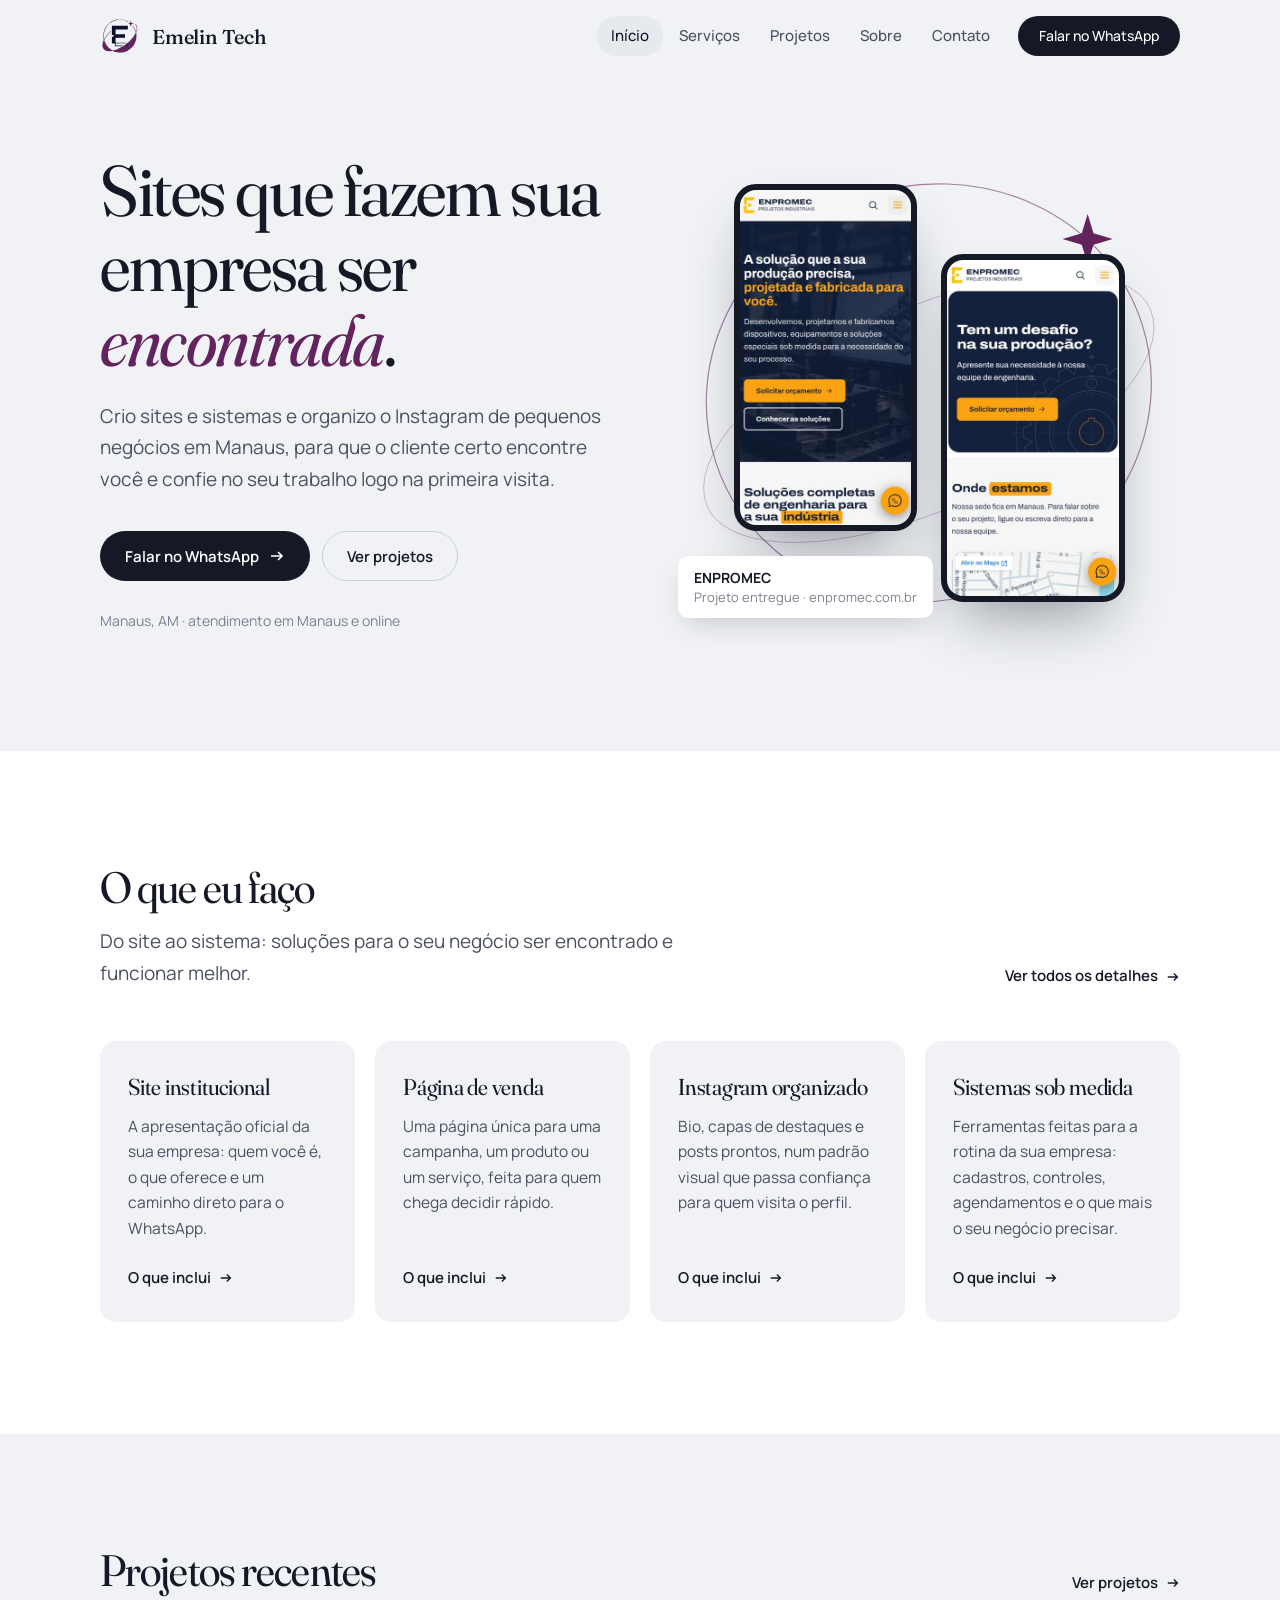
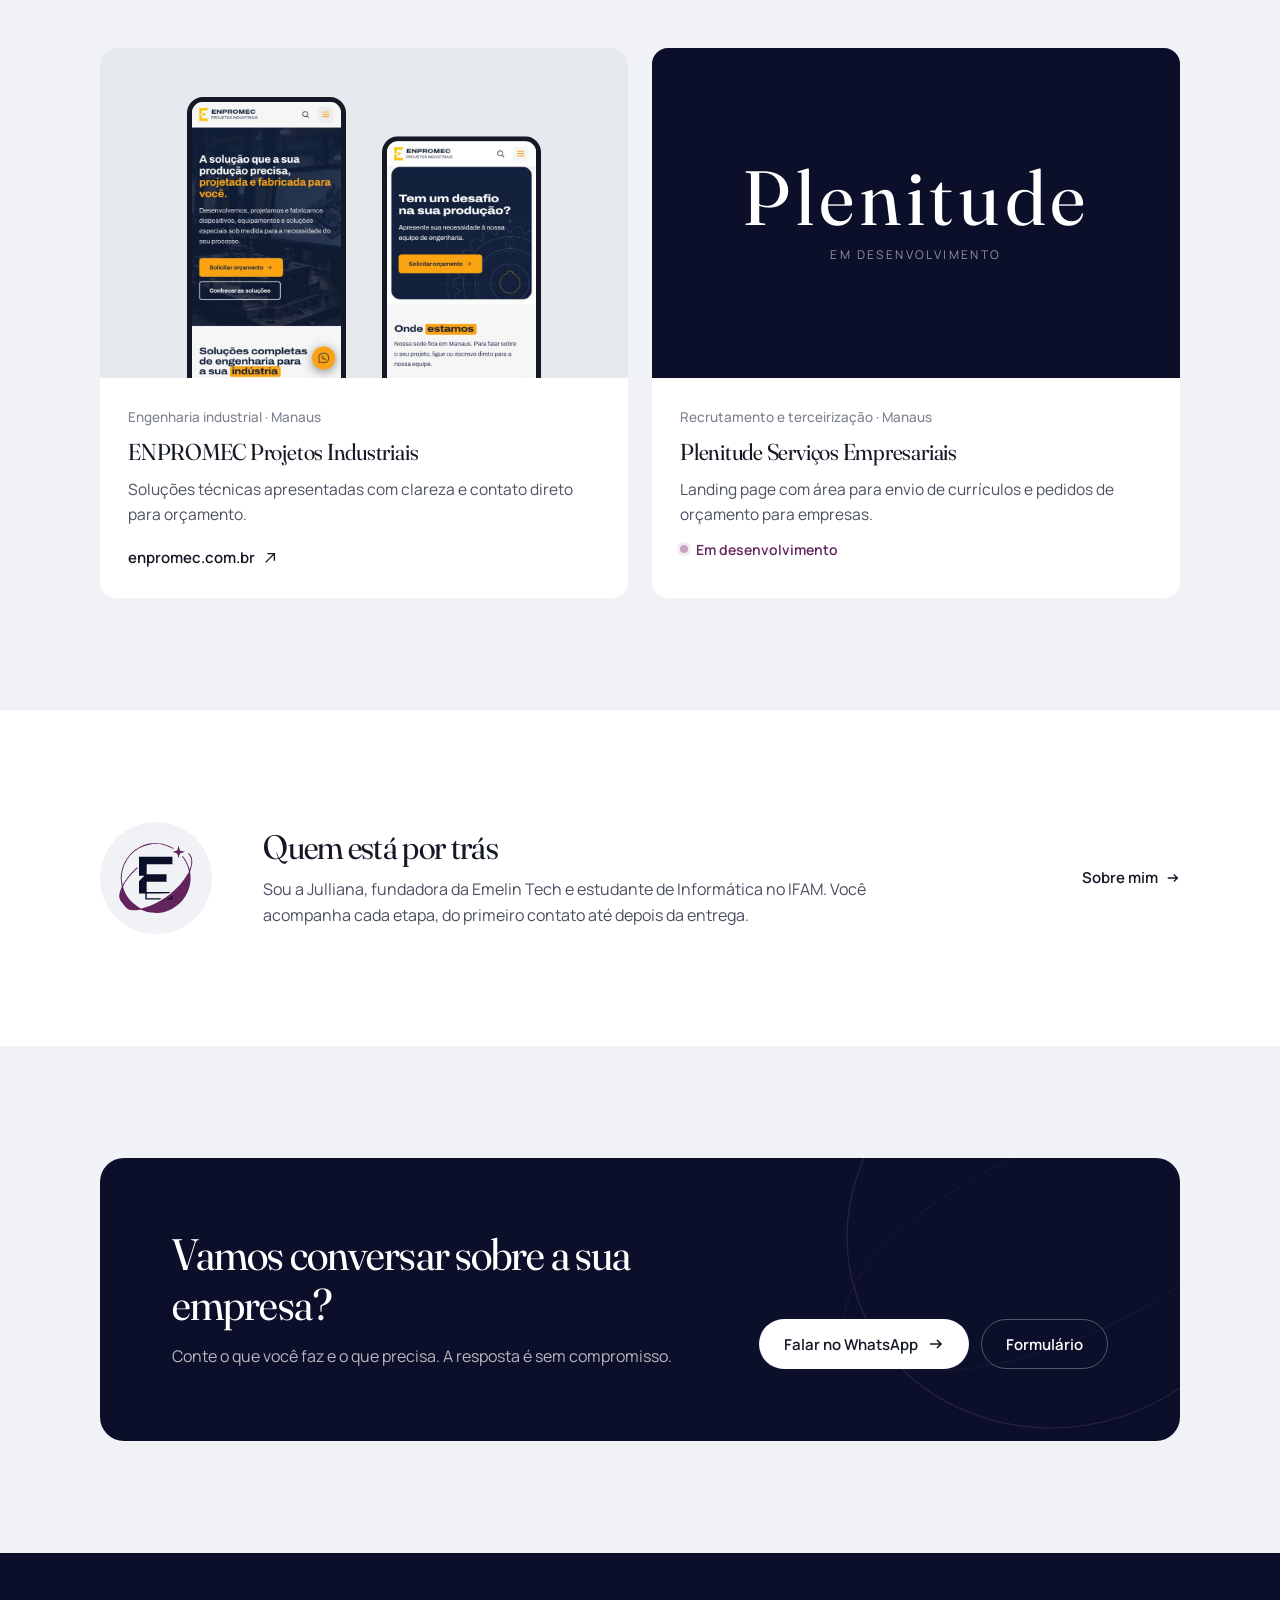
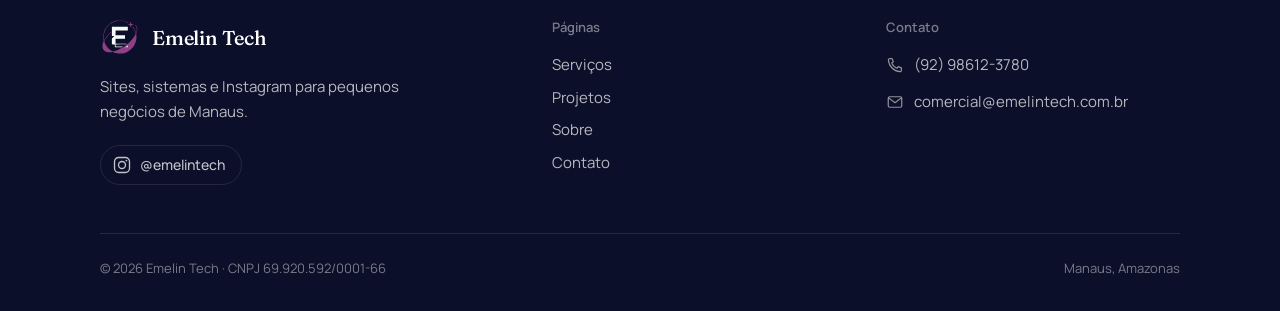
==== commit a9318eb5: "Rodape: icones de telefone e e-mail na coluna Contato Co-Authored-By: Claude Opus 5.5 <noreply@anthr" ====
--- a/index.html
+++ b/index.html
@@ -190,9 +190,9 @@
       </div>
       <div>
         <h4>Contato</h4>
-        <ul>
-          <li><a href="https://wa.me/5592986123780" target="_blank" rel="noopener">(92) 98612-3780</a></li>
-          <li><a href="mailto:comercial@emelintech.com.br">comercial@emelintech.com.br</a></li>
+        <ul class="contatos-rodape">
+          <li><a href="https://wa.me/5592986123780" target="_blank" rel="noopener"><svg viewBox="0 0 24 24" fill="none" stroke="currentColor" stroke-width="1.6" stroke-linejoin="round" aria-hidden="true"><path d="M5 3.5h3.2l1.6 4.2-2.1 1.4a11.5 11.5 0 0 0 7.2 7.2l1.4-2.1 4.2 1.6V19a1.8 1.8 0 0 1-1.9 1.8A16.6 16.6 0 0 1 3.2 5.4 1.8 1.8 0 0 1 5 3.5z"/></svg>(92) 98612-3780</a></li>
+          <li><a href="mailto:comercial@emelintech.com.br"><svg viewBox="0 0 24 24" fill="none" stroke="currentColor" stroke-width="1.6" stroke-linejoin="round" aria-hidden="true"><rect x="3" y="5" width="18" height="14" rx="2"/><path d="M3.5 6.5 12 13l8.5-6.5"/></svg>comercial@emelintech.com.br</a></li>
         </ul>
       </div>
     </div>
--- a/assets/style.css
+++ b/assets/style.css
@@ -412,3 +412,10 @@
 /* Instagram com o @ ao lado do ícone (pedido da Julliana, 2026-11-05):
    o link vira uma "pílula" em vez do círculo só com o ícone. */
 .social a.social__perfil { width: auto; padding: 0 16px 0 11px; border-radius: 999px; display: inline-flex; align-items: center; gap: 8px; font-size: 14px; font-weight: 500; text-decoration: none; }
+
+/* Rodapé, coluna Contato: ícone de telefone e de e-mail antes do texto
+   (pedido da Julliana, 2026-11-05: "tá muito seco"). Mesmo traço do ícone do Instagram. */
+.contatos-rodape { gap: 12px; }
+.contatos-rodape a { display: inline-flex; align-items: center; gap: 10px; }
+.contatos-rodape svg { width: 18px; height: 18px; flex: none; color: rgba(255,255,255,.55); transition: color .2s; }
+.contatos-rodape a:hover svg { color: #fff; }
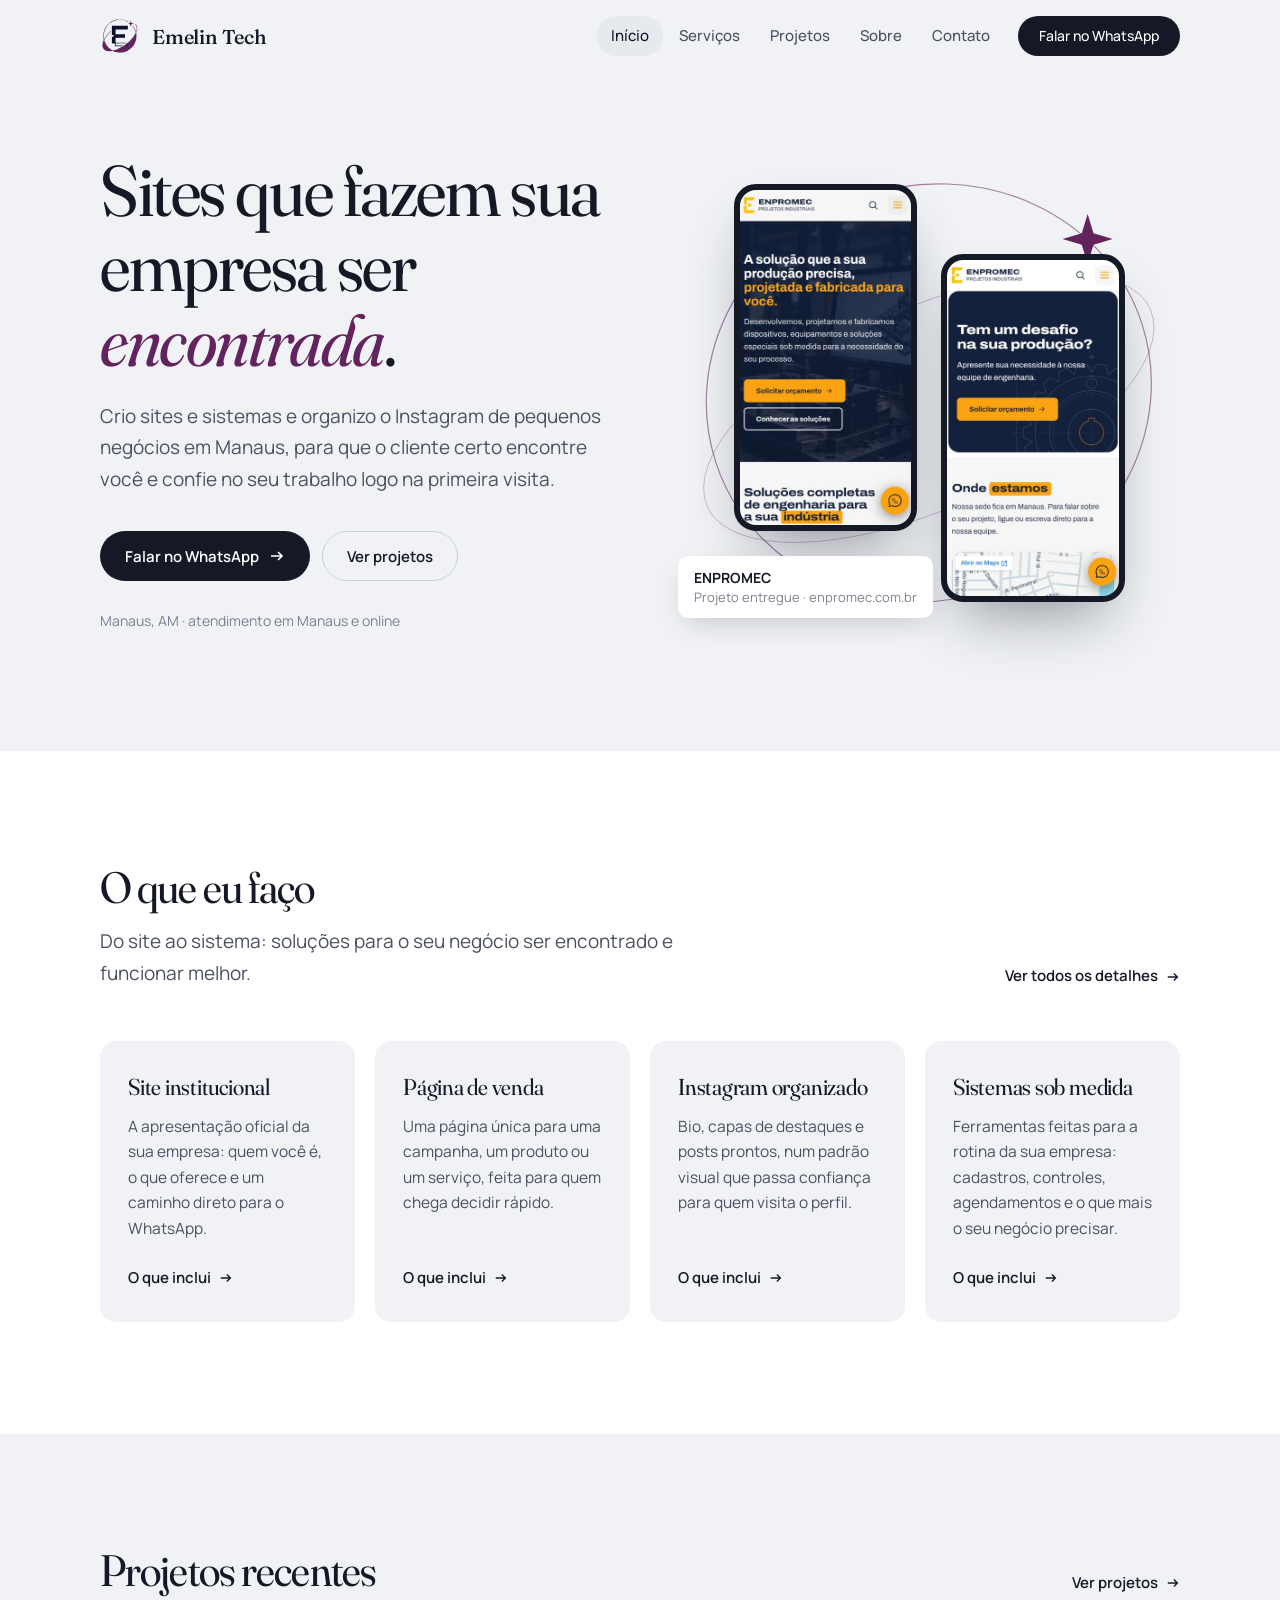
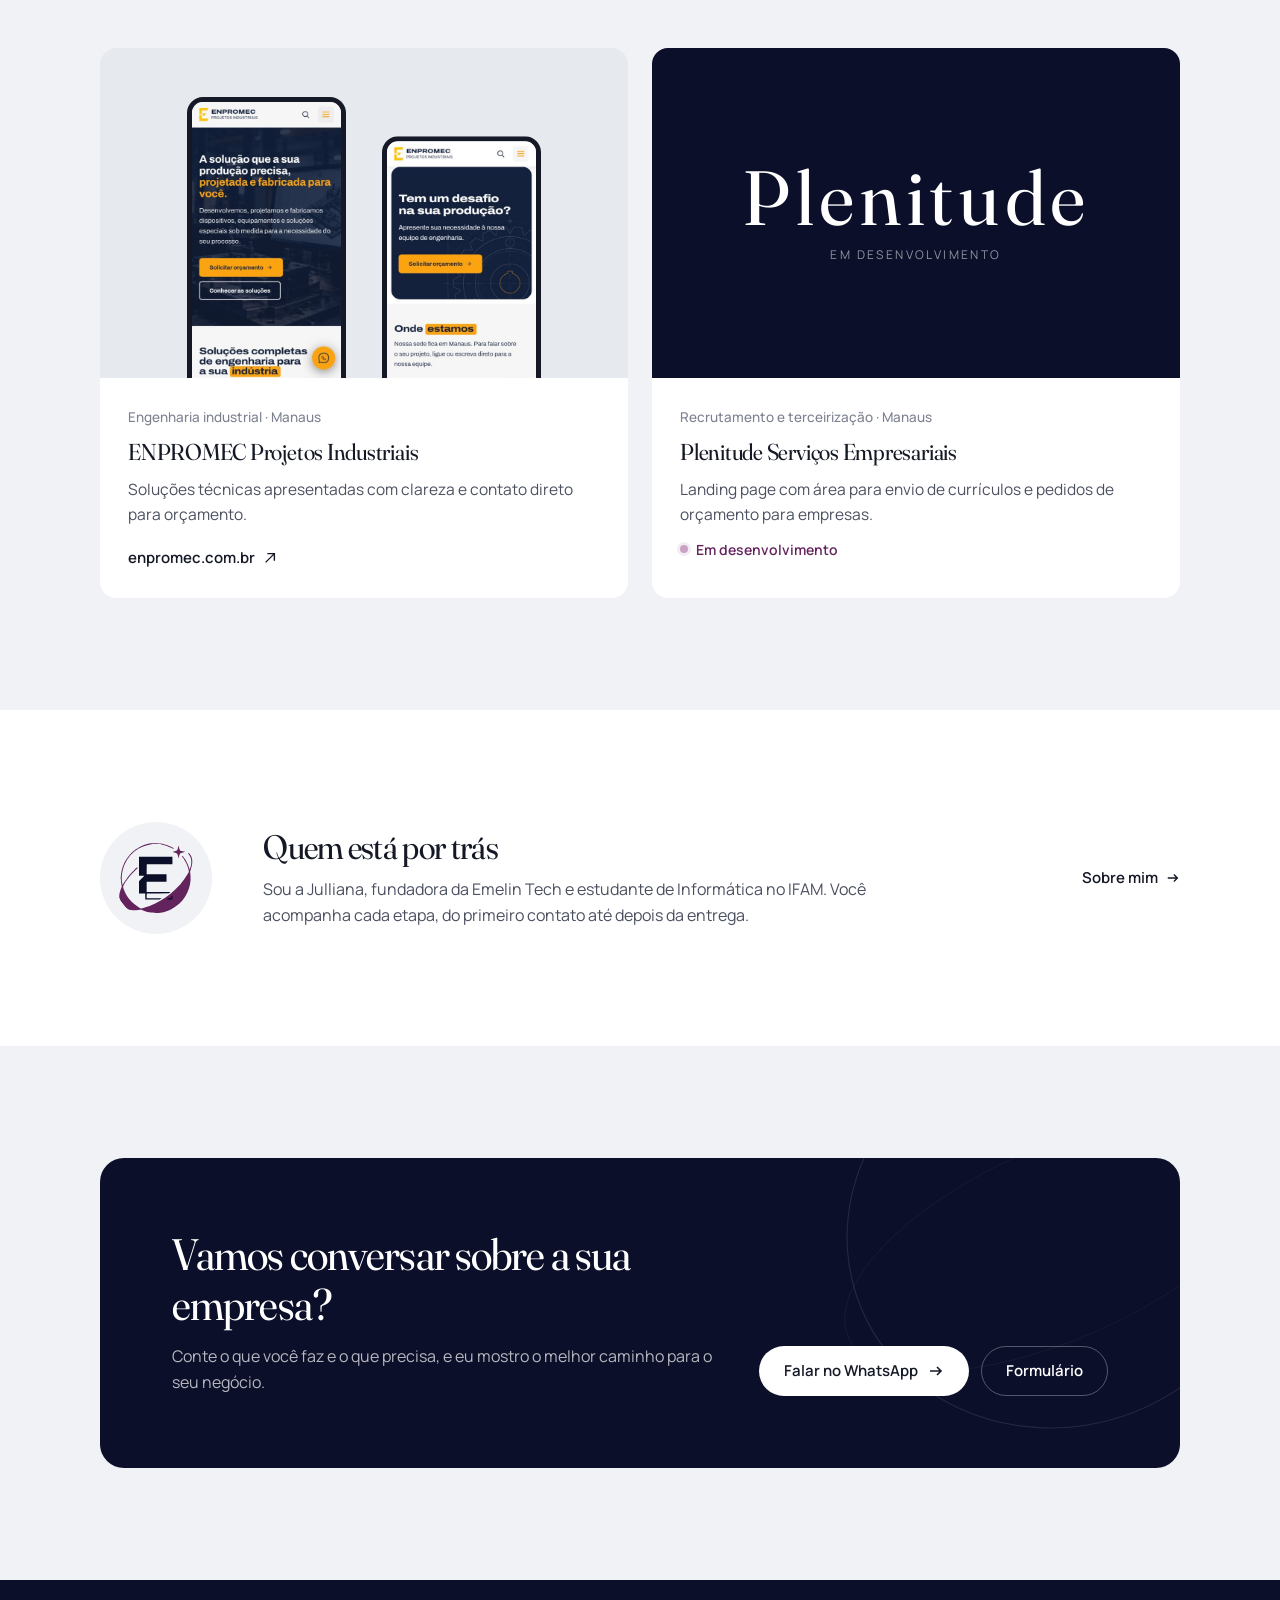
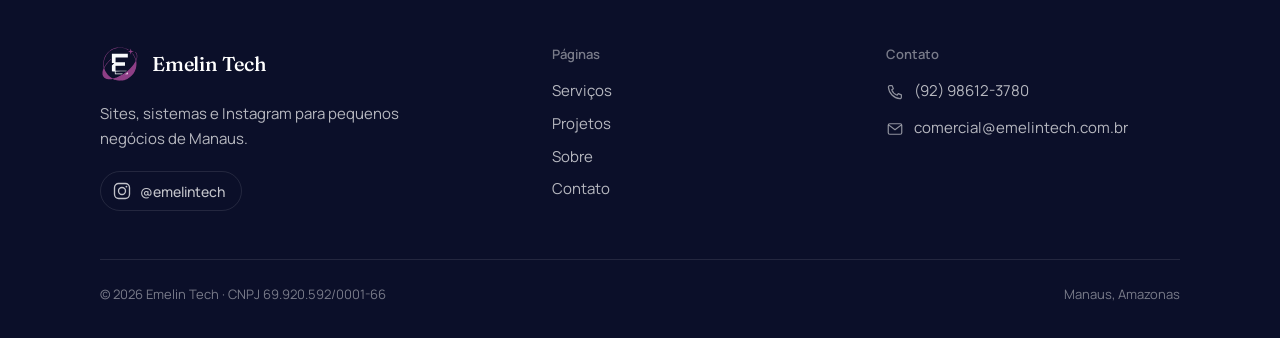
==== commit d1a1d69a: "Textos das chamadas finais sem o 'sem compromisso' ambiguo Co-Authored-By: Claude Opus 5.5 <noreply@" ====
--- a/index.html
+++ b/index.html
@@ -156,7 +156,7 @@
 </svg>
       <div>
         <h2>Vamos conversar sobre a sua empresa?</h2>
-        <p>Conte o que você faz e o que precisa. A resposta é sem compromisso.</p>
+        <p>Conte o que você faz e o que precisa, e eu mostro o melhor caminho para o seu negócio.</p>
       </div>
       <div class="actions">
         <a class="btn btn-light" href="https://wa.me/5592986123780" target="_blank" rel="noopener">Falar no WhatsApp <svg viewBox="0 0 16 16" fill="none" aria-hidden="true"><path d="M2 8h11M9 4l4 4-4 4" stroke="currentColor" stroke-width="1.6"/></svg></a>
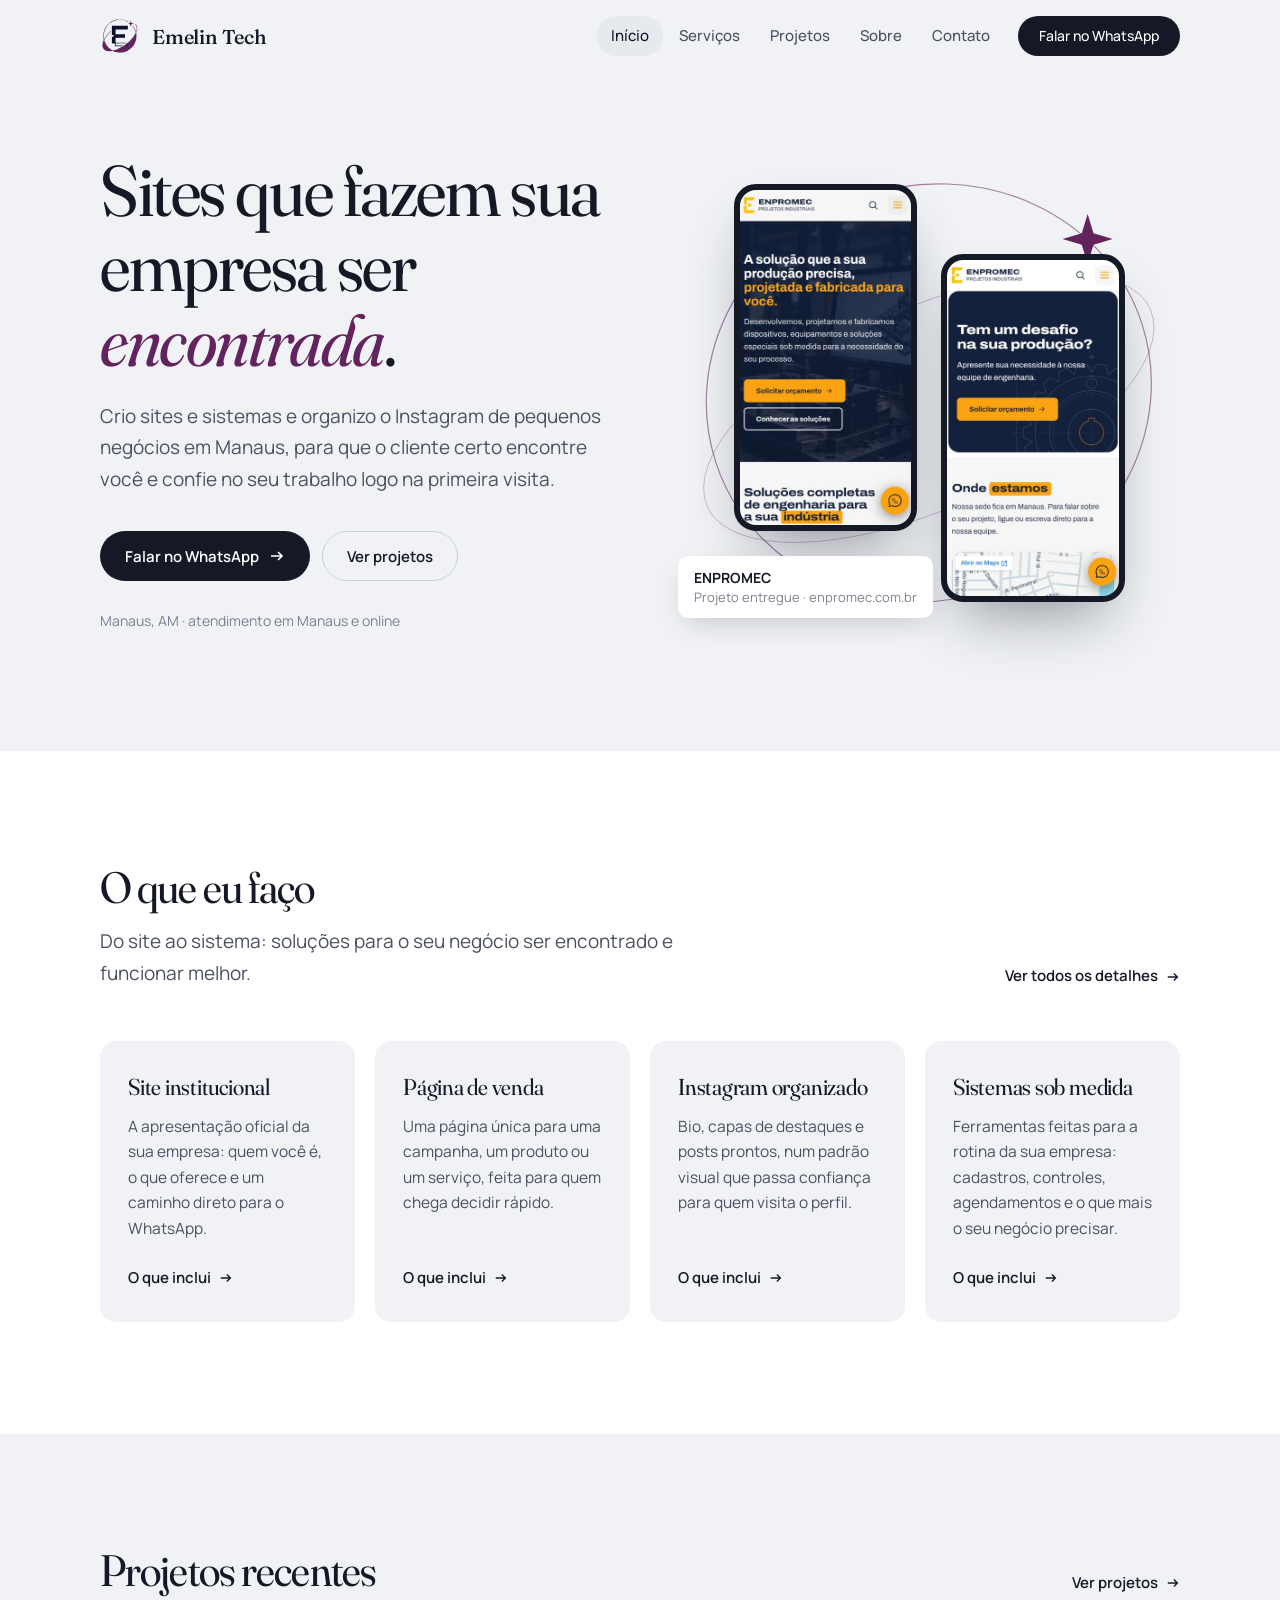
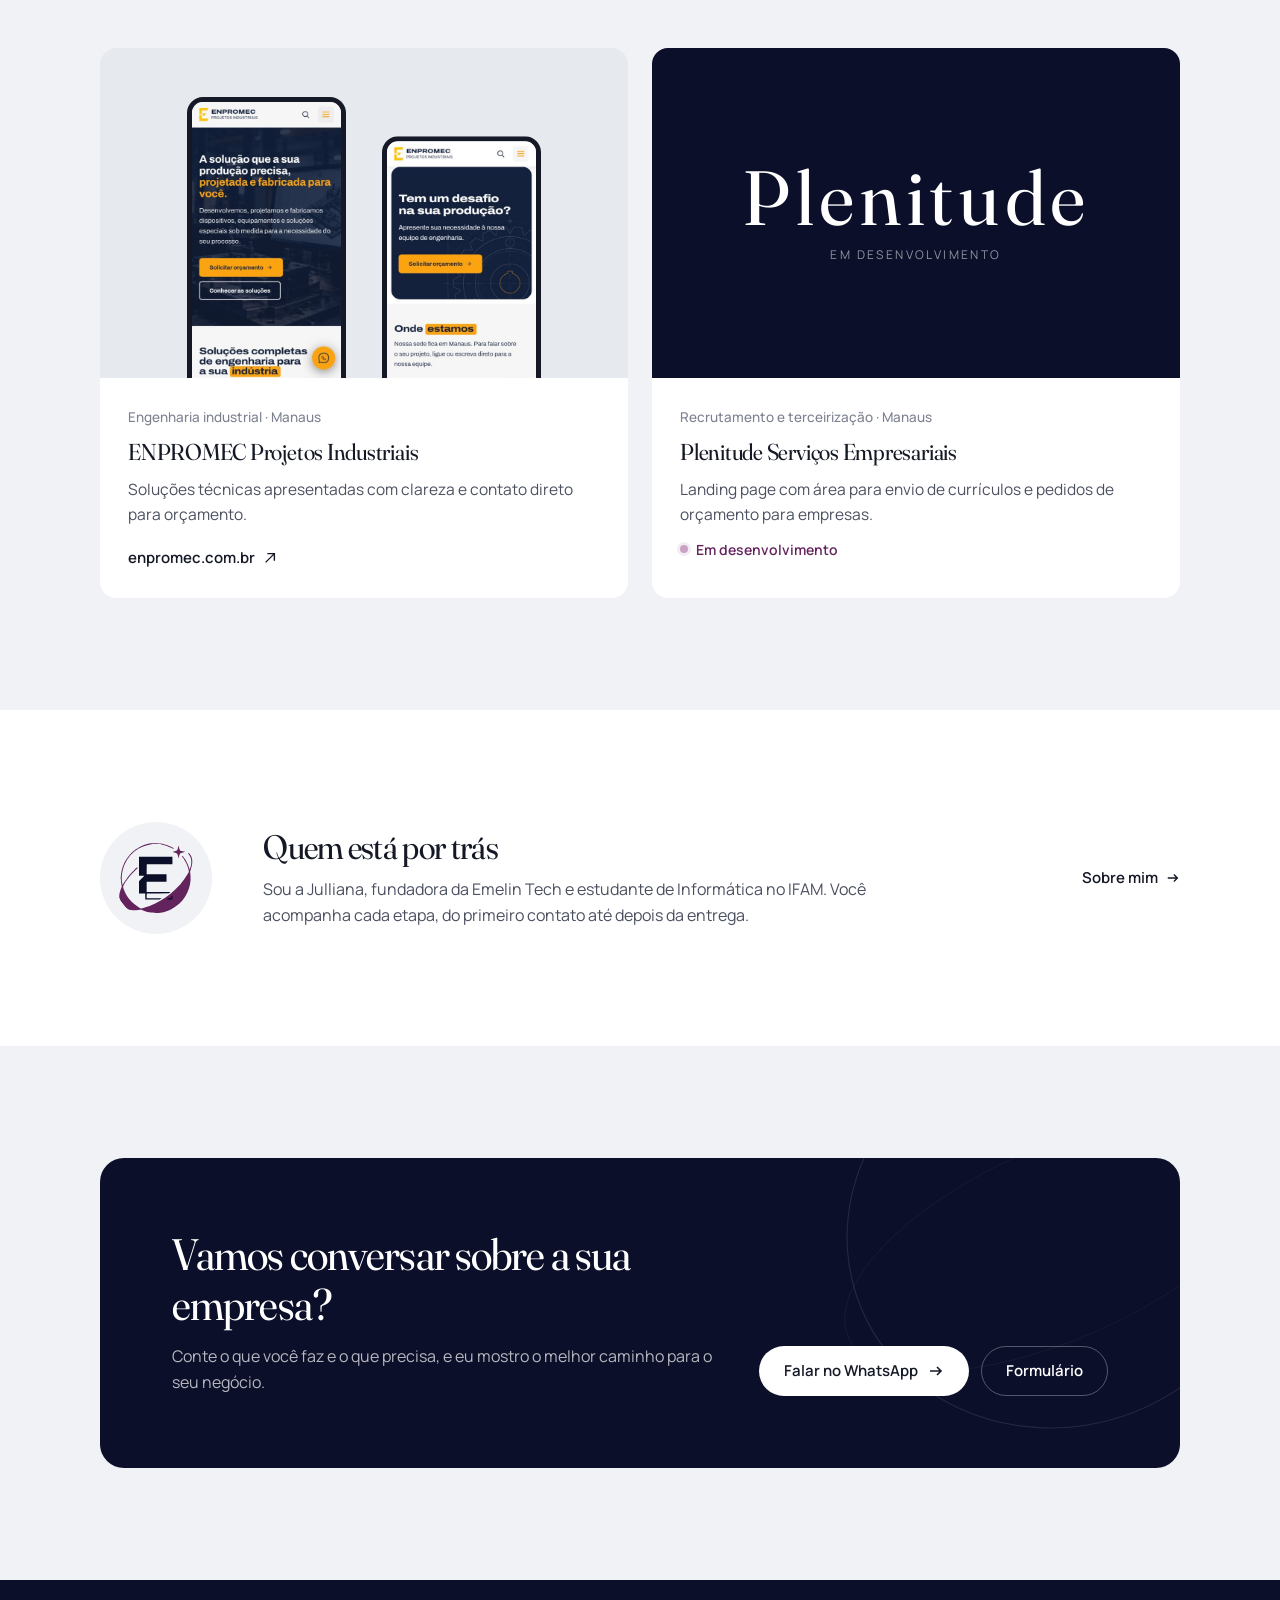
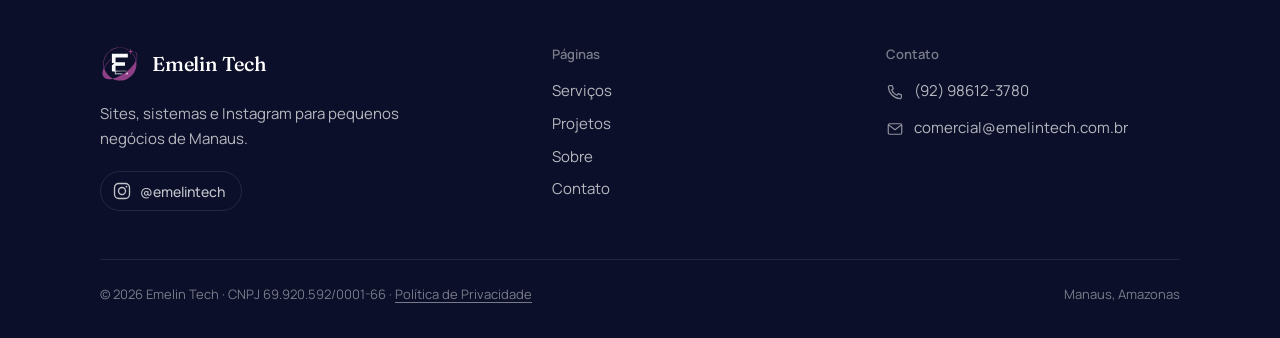
==== commit 97353035: "LGPD: Politica de Privacidade (pagina + links no rodape e no formulario) e fontes hospedadas no prop" ====
--- a/index.html
+++ b/index.html
@@ -12,9 +12,7 @@
 <meta property="og:locale" content="pt_BR">
 <link rel="icon" type="image/svg+xml" href="img/icone.svg">
 <link rel="apple-touch-icon" href="img/icone-512.png">
-<link rel="preconnect" href="https://fonts.googleapis.com">
-<link rel="preconnect" href="https://fonts.gstatic.com" crossorigin>
-<link rel="stylesheet" href="https://fonts.googleapis.com/css2?family=Fraunces:ital,opsz,wght,SOFT@0,9..144,300..600,0..100;1,9..144,300..600,0..100&family=Manrope:wght@400;500;600;700&display=swap">
+<link rel="stylesheet" href="assets/fontes.css">
 <link rel="stylesheet" href="assets/style.css">
 </head>
 <body>
@@ -197,7 +195,7 @@
       </div>
     </div>
     <div class="bottom">
-      <span>© 2026 Emelin Tech · CNPJ 69.920.592/0001-66</span>
+      <span>© 2026 Emelin Tech · CNPJ 69.920.592/0001-66 · <a href="privacidade.html">Política de Privacidade</a></span>
       <span>Manaus, Amazonas</span>
     </div>
   </div>
--- a/assets/fontes.css
+++ b/assets/fontes.css
@@ -0,0 +1,64 @@
+/* =========================================================================
+   assets/fontes.css — fontes hospedadas no PRÓPRIO site (2026-11-05)
+   Antes elas vinham do Google Fonts, e o navegador de cada visitante
+   mandava o endereço IP dele para o Google. Agora tudo sai do nosso
+   servidor: mais privacidade (LGPD) e um pouco mais de velocidade.
+   - Fraunces (títulos) e Manrope (textos), licença SIL Open Font License.
+   - Só os alfabetos "latin" e "latin-ext" (português e acentos); cada
+     arquivo só é baixado se a página usar alguma letra dele (unicode-range).
+   - São fontes "variáveis": um arquivo cobre vários pesos (300 a 700).
+   ========================================================================= */
+/* latin-ext */
+@font-face {
+  font-family: 'Fraunces';
+  font-style: italic;
+  font-weight: 300 600;
+  font-display: swap;
+  src: url(fontes/fraunces-italic-latin-ext.woff2) format('woff2');
+  unicode-range: U+0100-02BA, U+02BD-02C5, U+02C7-02CC, U+02CE-02D7, U+02DD-02FF, U+0304, U+0308, U+0329, U+1D00-1DBF, U+1E00-1E9F, U+1EF2-1EFF, U+2020, U+20A0-20AB, U+20AD-20C4, U+2113, U+2C60-2C7F, U+A720-A7FF;
+}
+/* latin */
+@font-face {
+  font-family: 'Fraunces';
+  font-style: italic;
+  font-weight: 300 600;
+  font-display: swap;
+  src: url(fontes/fraunces-italic-latin.woff2) format('woff2');
+  unicode-range: U+0000-00FF, U+0131, U+0152-0153, U+02BB-02BC, U+02C6, U+02DA, U+02DC, U+0304, U+0308, U+0329, U+2000-206F, U+20AC, U+2122, U+2191, U+2193, U+2212, U+2215, U+FEFF, U+FFFD;
+}
+/* latin-ext */
+@font-face {
+  font-family: 'Fraunces';
+  font-style: normal;
+  font-weight: 300 600;
+  font-display: swap;
+  src: url(fontes/fraunces-latin-ext.woff2) format('woff2');
+  unicode-range: U+0100-02BA, U+02BD-02C5, U+02C7-02CC, U+02CE-02D7, U+02DD-02FF, U+0304, U+0308, U+0329, U+1D00-1DBF, U+1E00-1E9F, U+1EF2-1EFF, U+2020, U+20A0-20AB, U+20AD-20C4, U+2113, U+2C60-2C7F, U+A720-A7FF;
+}
+/* latin */
+@font-face {
+  font-family: 'Fraunces';
+  font-style: normal;
+  font-weight: 300 600;
+  font-display: swap;
+  src: url(fontes/fraunces-latin.woff2) format('woff2');
+  unicode-range: U+0000-00FF, U+0131, U+0152-0153, U+02BB-02BC, U+02C6, U+02DA, U+02DC, U+0304, U+0308, U+0329, U+2000-206F, U+20AC, U+2122, U+2191, U+2193, U+2212, U+2215, U+FEFF, U+FFFD;
+}
+/* latin-ext */
+@font-face {
+  font-family: 'Manrope';
+  font-style: normal;
+  font-weight: 400 700;
+  font-display: swap;
+  src: url(fontes/manrope-latin-ext.woff2) format('woff2');
+  unicode-range: U+0100-02BA, U+02BD-02C5, U+02C7-02CC, U+02CE-02D7, U+02DD-02FF, U+0304, U+0308, U+0329, U+1D00-1DBF, U+1E00-1E9F, U+1EF2-1EFF, U+2020, U+20A0-20AB, U+20AD-20C4, U+2113, U+2C60-2C7F, U+A720-A7FF;
+}
+/* latin */
+@font-face {
+  font-family: 'Manrope';
+  font-style: normal;
+  font-weight: 400 700;
+  font-display: swap;
+  src: url(fontes/manrope-latin.woff2) format('woff2');
+  unicode-range: U+0000-00FF, U+0131, U+0152-0153, U+02BB-02BC, U+02C6, U+02DA, U+02DC, U+0304, U+0308, U+0329, U+2000-206F, U+20AC, U+2122, U+2191, U+2193, U+2212, U+2215, U+FEFF, U+FFFD;
+}
--- a/assets/style.css
+++ b/assets/style.css
@@ -419,3 +419,14 @@
 .contatos-rodape a { display: inline-flex; align-items: center; gap: 10px; }
 .contatos-rodape svg { width: 18px; height: 18px; flex: none; color: rgba(255,255,255,.55); transition: color .2s; }
 .contatos-rodape a:hover svg { color: #fff; }
+
+/* ---------- Política de Privacidade (privacidade.html, 2026-11-05) ----------
+   Texto corrido, numa coluna de leitura confortável. */
+.legal { max-width: 760px; font-size: 16.5px; color: var(--ink-2); }
+.legal h2 { font-size: clamp(22px, 2.4vw, 27px); color: var(--ink); margin: 40px 0 12px; }
+.legal h2:first-child { margin-top: 0; }
+.legal p { margin: 0 0 14px; }
+.legal ul { margin: 0 0 14px; padding-left: 22px; }
+.legal li { margin-bottom: 6px; }
+.legal a, .form-foot a { color: var(--plum); text-decoration: underline; text-underline-offset: 3px; }
+.site-footer .bottom a { text-decoration: underline; text-underline-offset: 3px; }
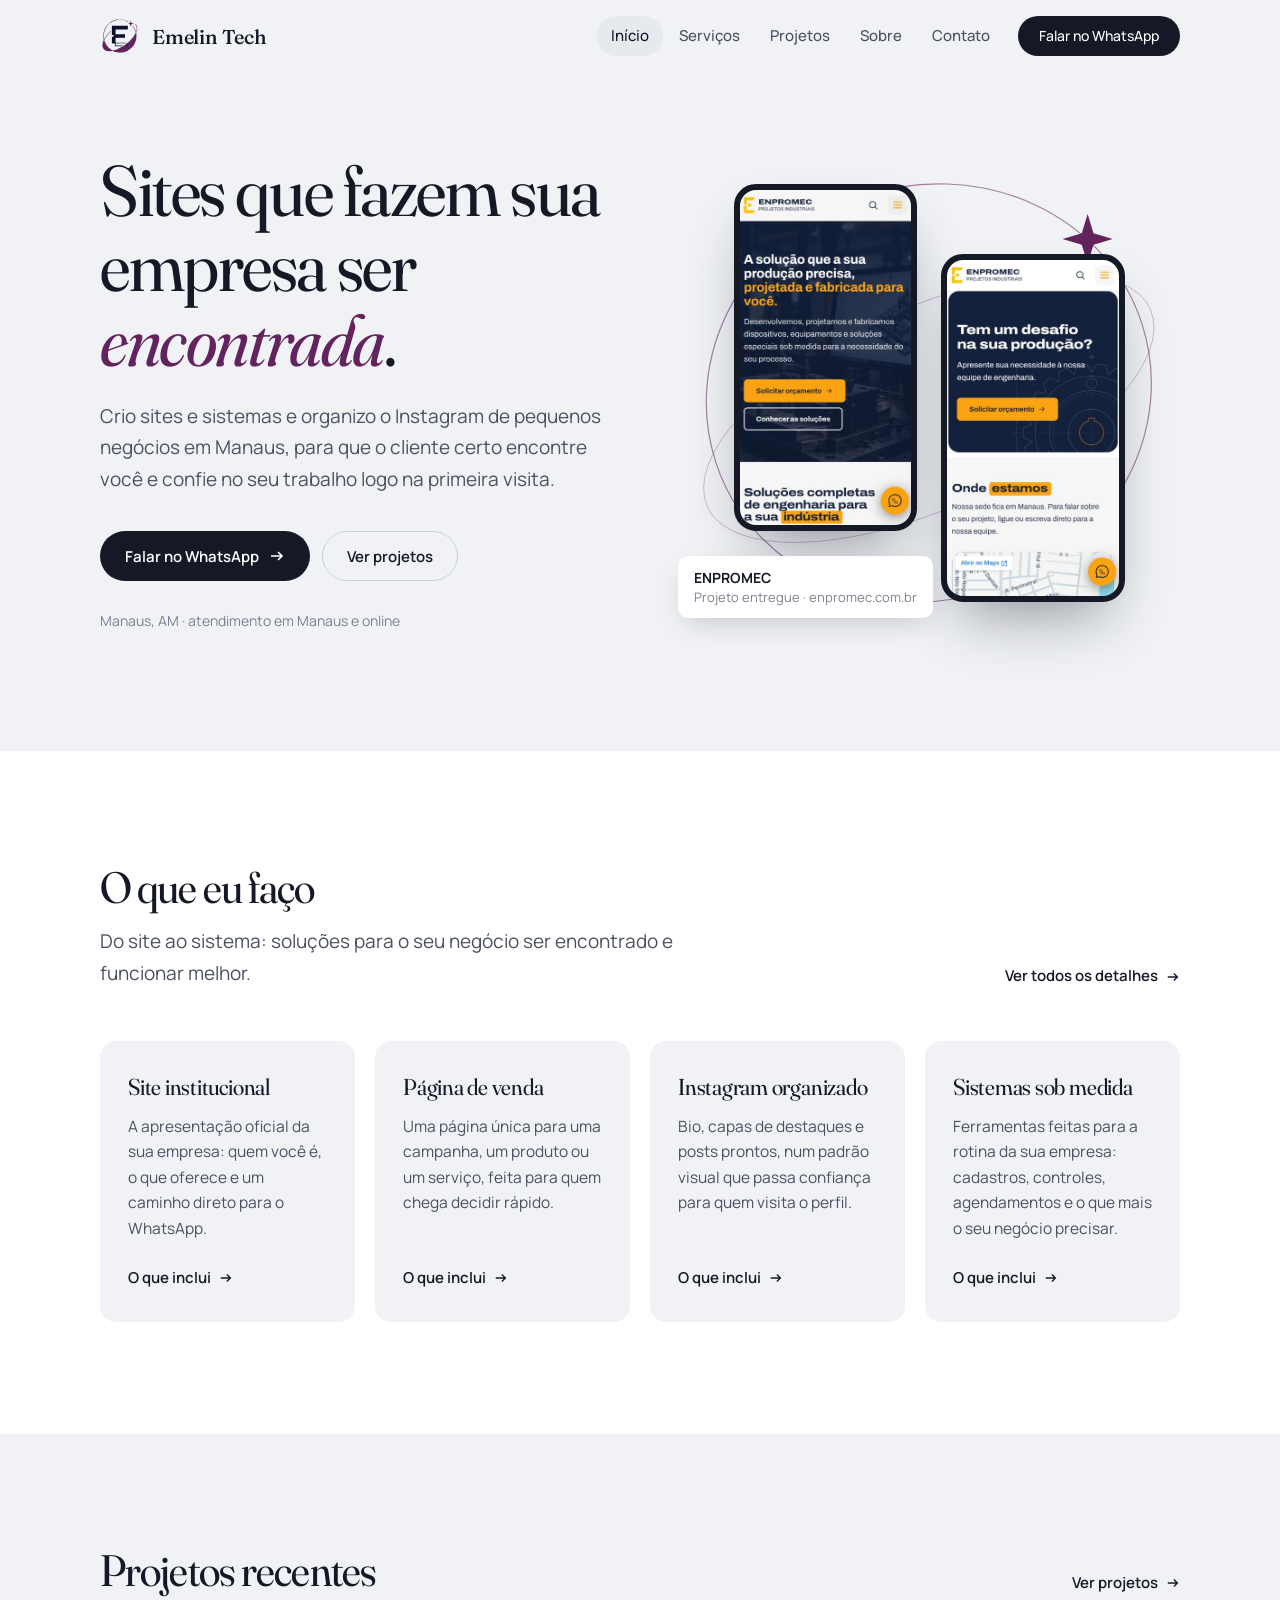
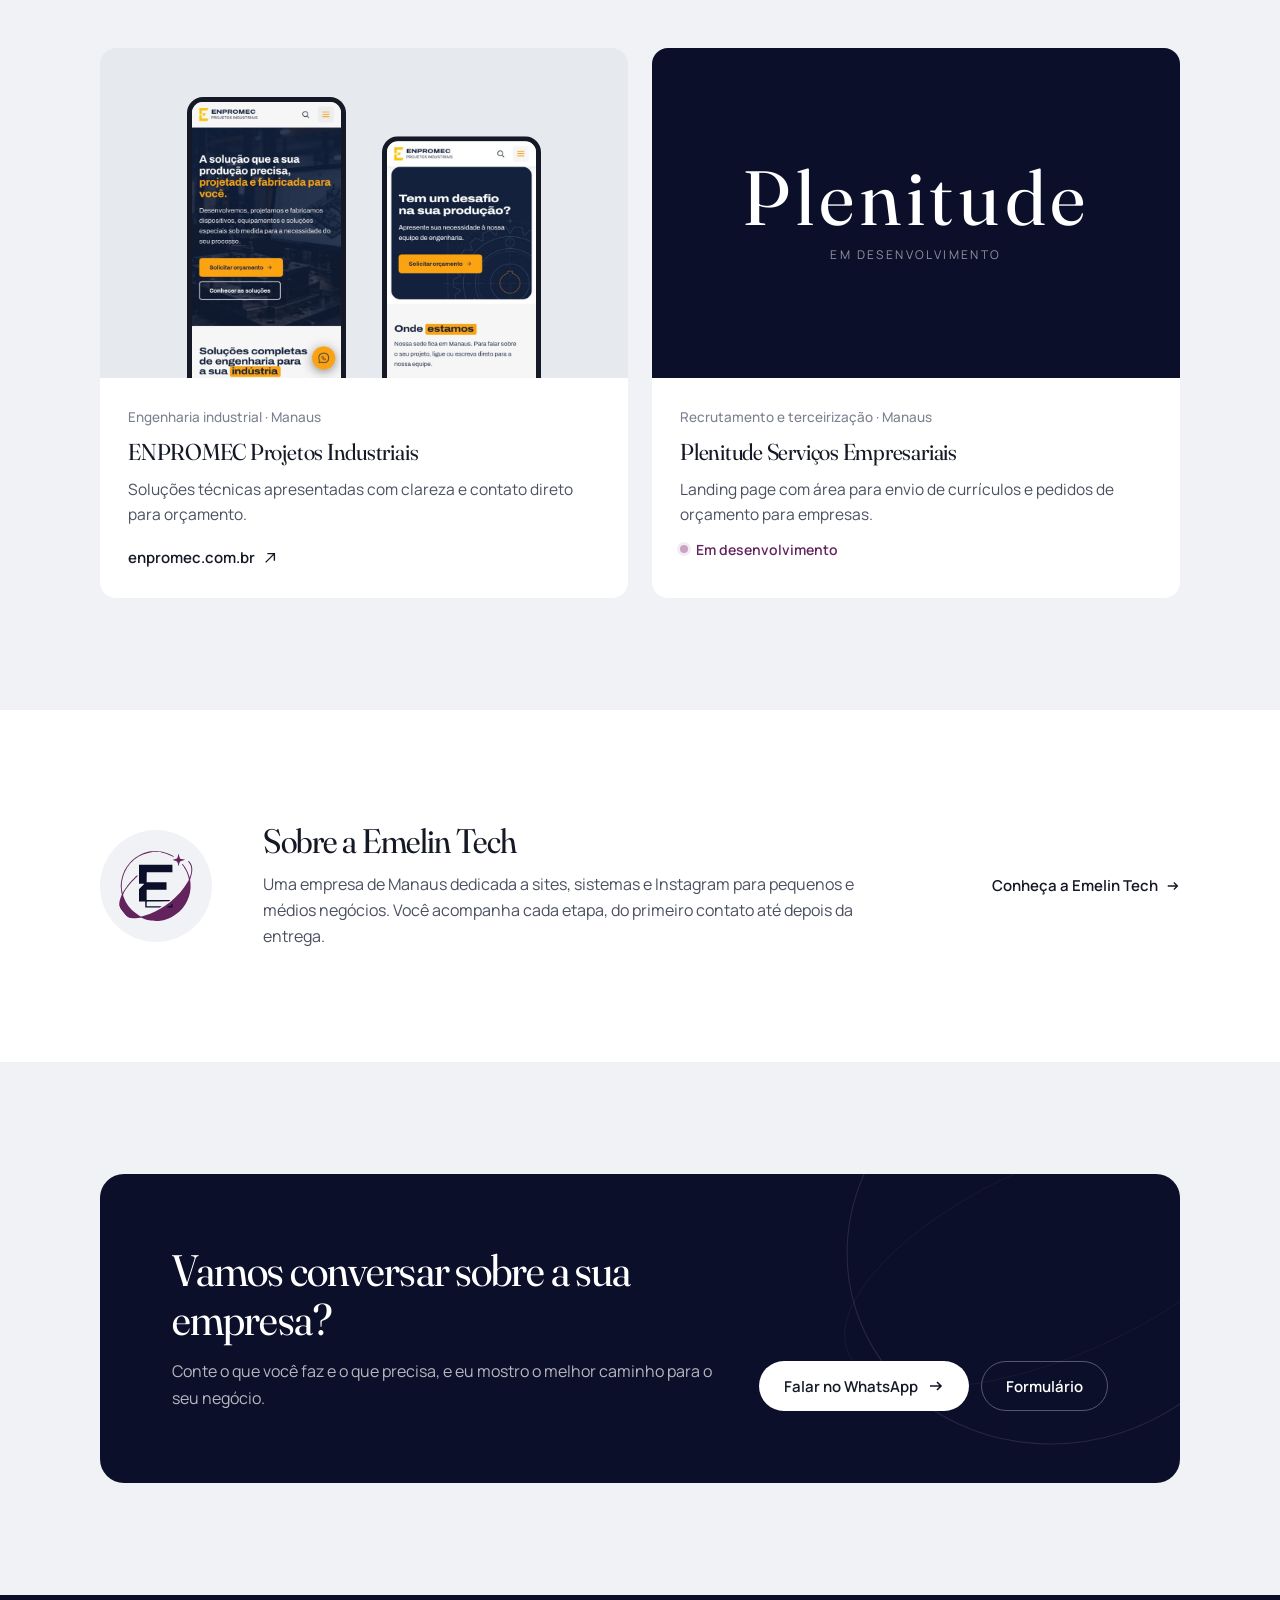
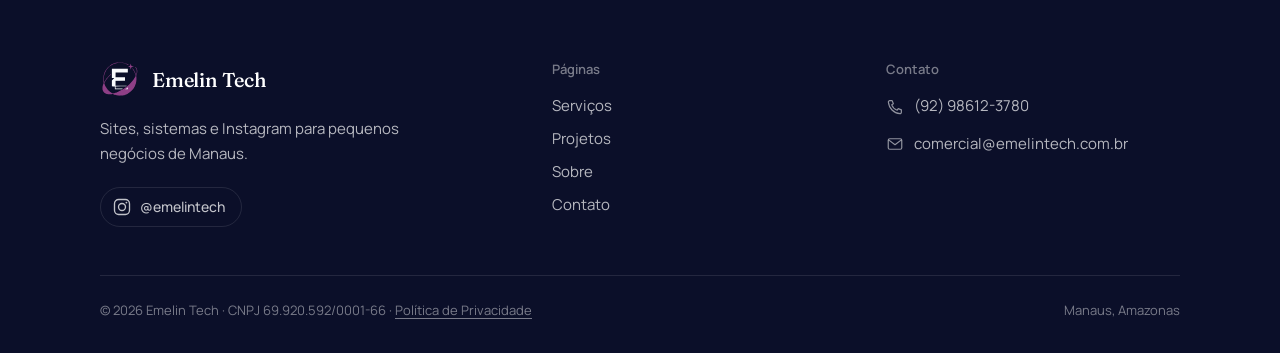
==== commit dedd6e54: "Sobre focado na Emelin Tech (sem a parte pessoal/estudante); faixa do inicio idem Co-Authored-By: Cl" ====
--- a/index.html
+++ b/index.html
@@ -137,10 +137,10 @@
   <div class="wrap about-strip reveal">
     <img class="monogram" src="img/icone.svg" alt="" width="112" height="112">
     <div>
-      <h2>Quem está por trás</h2>
-      <p>Sou a Julliana, fundadora da Emelin Tech e estudante de Informática no IFAM. Você acompanha cada etapa, do primeiro contato até depois da entrega.</p>
-    </div>
-    <a class="link" href="sobre.html">Sobre mim <svg viewBox="0 0 16 16" fill="none" aria-hidden="true"><path d="M2 8h11M9 4l4 4-4 4" stroke="currentColor" stroke-width="1.6"/></svg></a>
+      <h2>Sobre a Emelin Tech</h2>
+      <p>Uma empresa de Manaus dedicada a sites, sistemas e Instagram para pequenos e médios negócios. Você acompanha cada etapa, do primeiro contato até depois da entrega.</p>
+    </div>
+    <a class="link" href="sobre.html">Conheça a Emelin Tech <svg viewBox="0 0 16 16" fill="none" aria-hidden="true"><path d="M2 8h11M9 4l4 4-4 4" stroke="currentColor" stroke-width="1.6"/></svg></a>
   </div>
 </section>
 
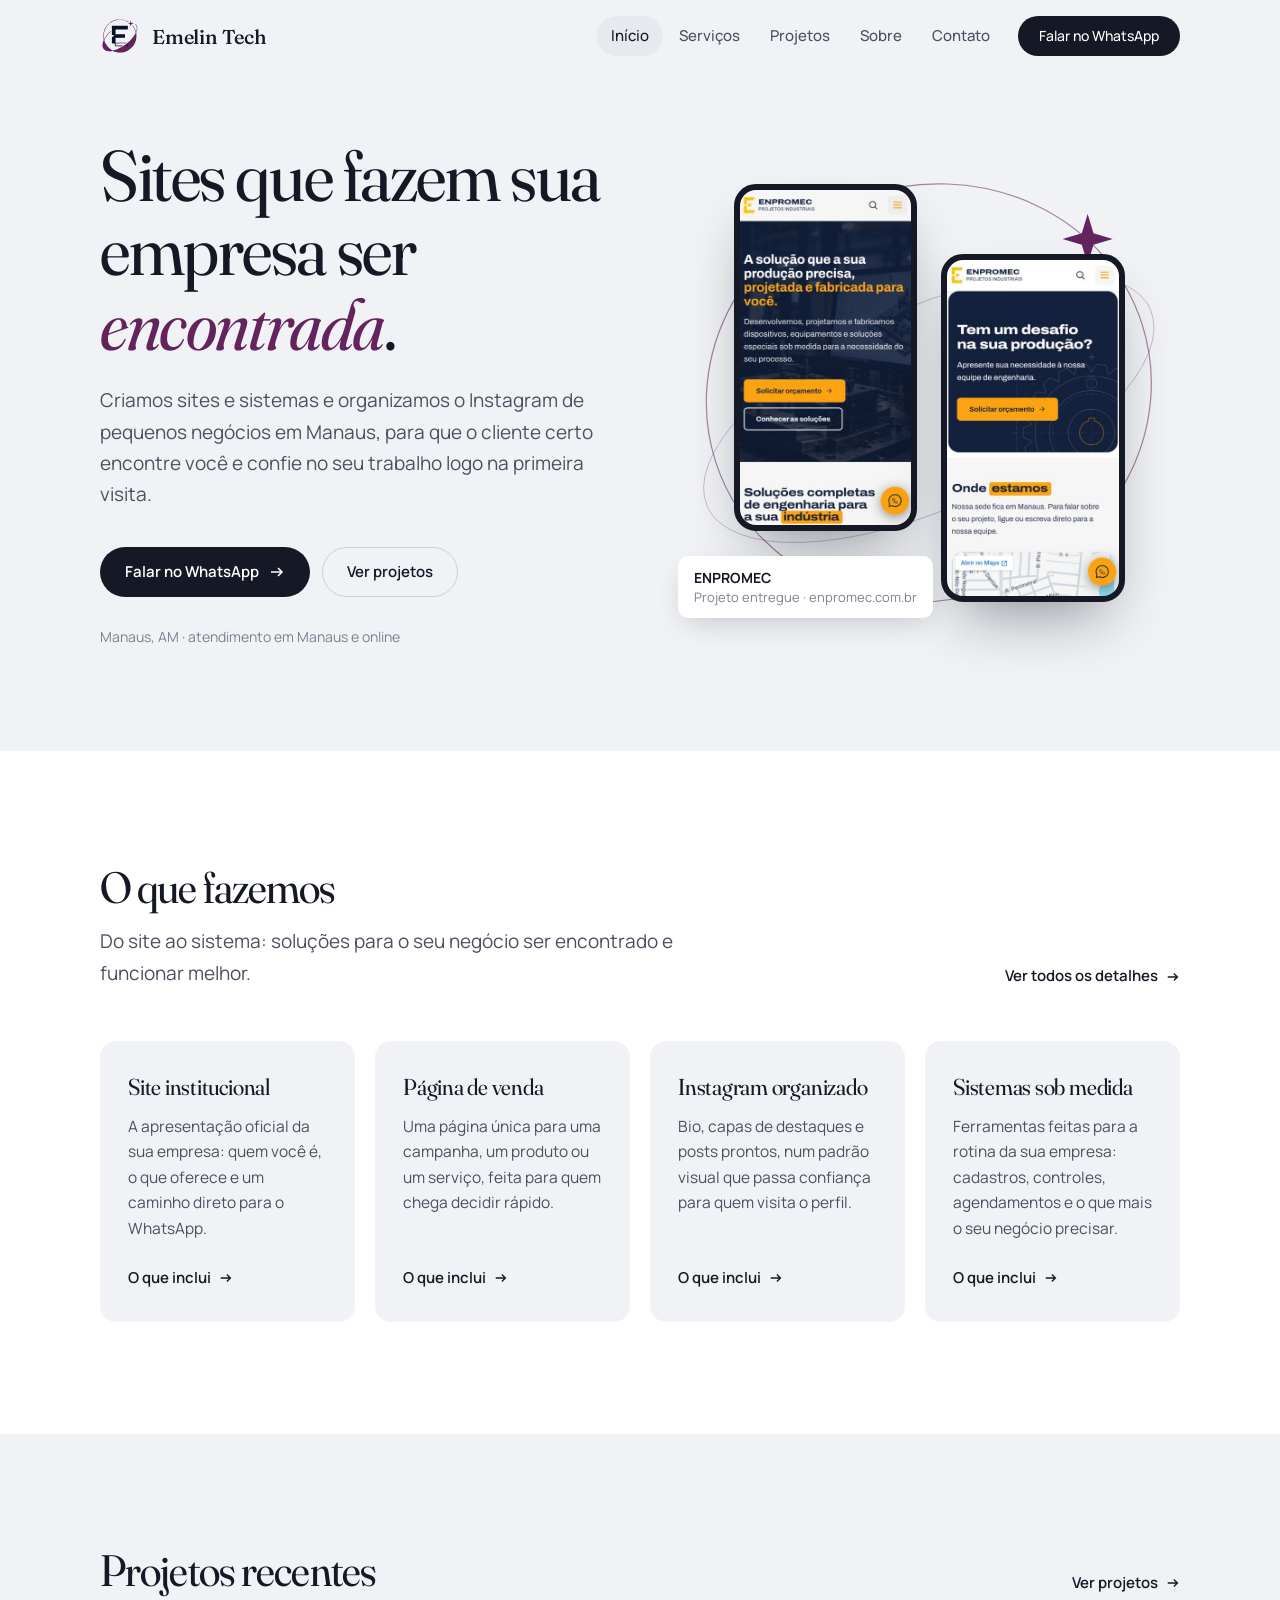
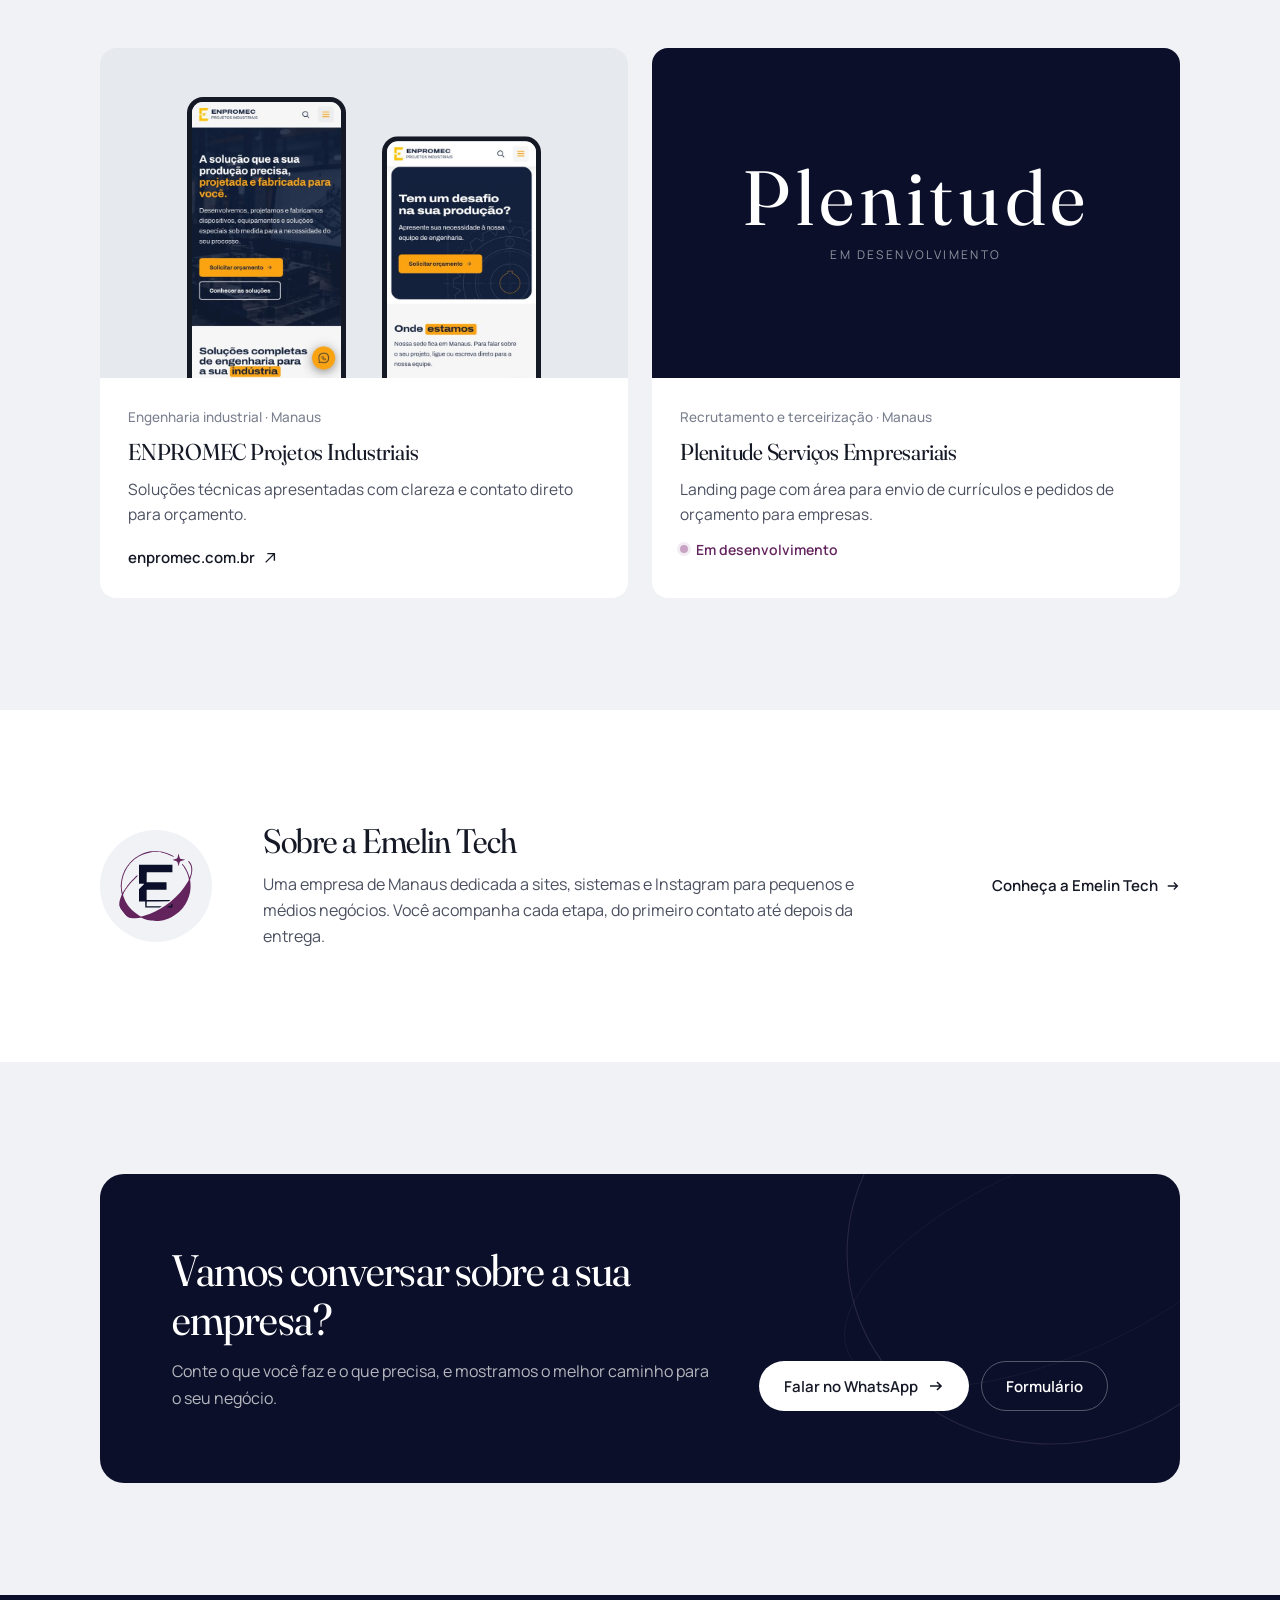
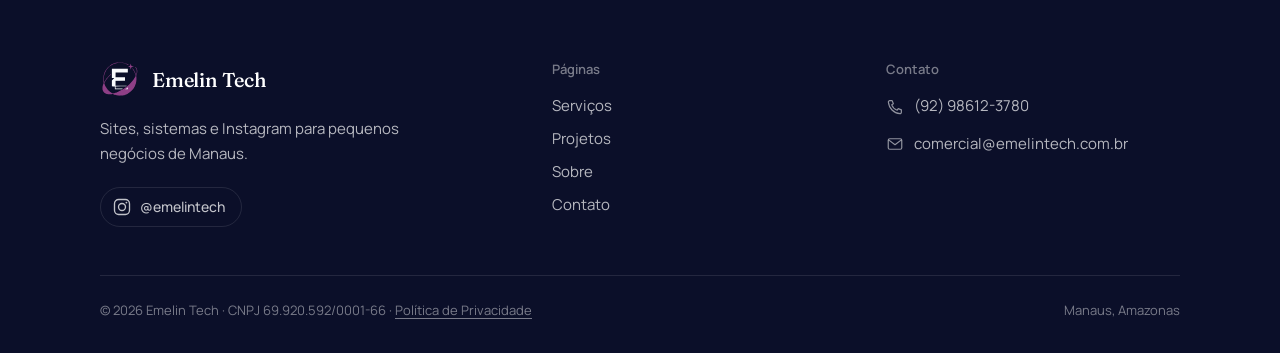
==== commit b7d1ca22: "Site inteiro na voz da empresa (nos): textos, FAQ, formulario e mensagem do WhatsApp Co-Authored-By:" ====
--- a/index.html
+++ b/index.html
@@ -40,7 +40,7 @@
   <div class="wrap">
     <div>
       <h1>Sites que fazem sua empresa ser <em>encontrada</em>.</h1>
-      <p class="lead">Crio sites e sistemas e organizo o Instagram de pequenos negócios em Manaus, para que o cliente certo encontre você e confie no seu trabalho logo na primeira visita.</p>
+      <p class="lead">Criamos sites e sistemas e organizamos o Instagram de pequenos negócios em Manaus, para que o cliente certo encontre você e confie no seu trabalho logo na primeira visita.</p>
       <div class="actions">
         <a class="btn btn-primary" href="https://wa.me/5592986123780" target="_blank" rel="noopener">Falar no WhatsApp <svg viewBox="0 0 16 16" fill="none" aria-hidden="true"><path d="M2 8h11M9 4l4 4-4 4" stroke="currentColor" stroke-width="1.6"/></svg></a>
         <a class="btn btn-ghost" href="projetos.html">Ver projetos</a>
@@ -66,7 +66,7 @@
   <div class="wrap">
     <div class="head reveal">
       <div>
-        <h2>O que eu faço</h2>
+        <h2>O que fazemos</h2>
         <p class="lead">Do site ao sistema: soluções para o seu negócio ser encontrado e funcionar melhor.</p>
       </div>
       <a class="link" href="servicos.html">Ver todos os detalhes <svg viewBox="0 0 16 16" fill="none" aria-hidden="true"><path d="M2 8h11M9 4l4 4-4 4" stroke="currentColor" stroke-width="1.6"/></svg></a>
@@ -154,7 +154,7 @@
 </svg>
       <div>
         <h2>Vamos conversar sobre a sua empresa?</h2>
-        <p>Conte o que você faz e o que precisa, e eu mostro o melhor caminho para o seu negócio.</p>
+        <p>Conte o que você faz e o que precisa, e mostramos o melhor caminho para o seu negócio.</p>
       </div>
       <div class="actions">
         <a class="btn btn-light" href="https://wa.me/5592986123780" target="_blank" rel="noopener">Falar no WhatsApp <svg viewBox="0 0 16 16" fill="none" aria-hidden="true"><path d="M2 8h11M9 4l4 4-4 4" stroke="currentColor" stroke-width="1.6"/></svg></a>
